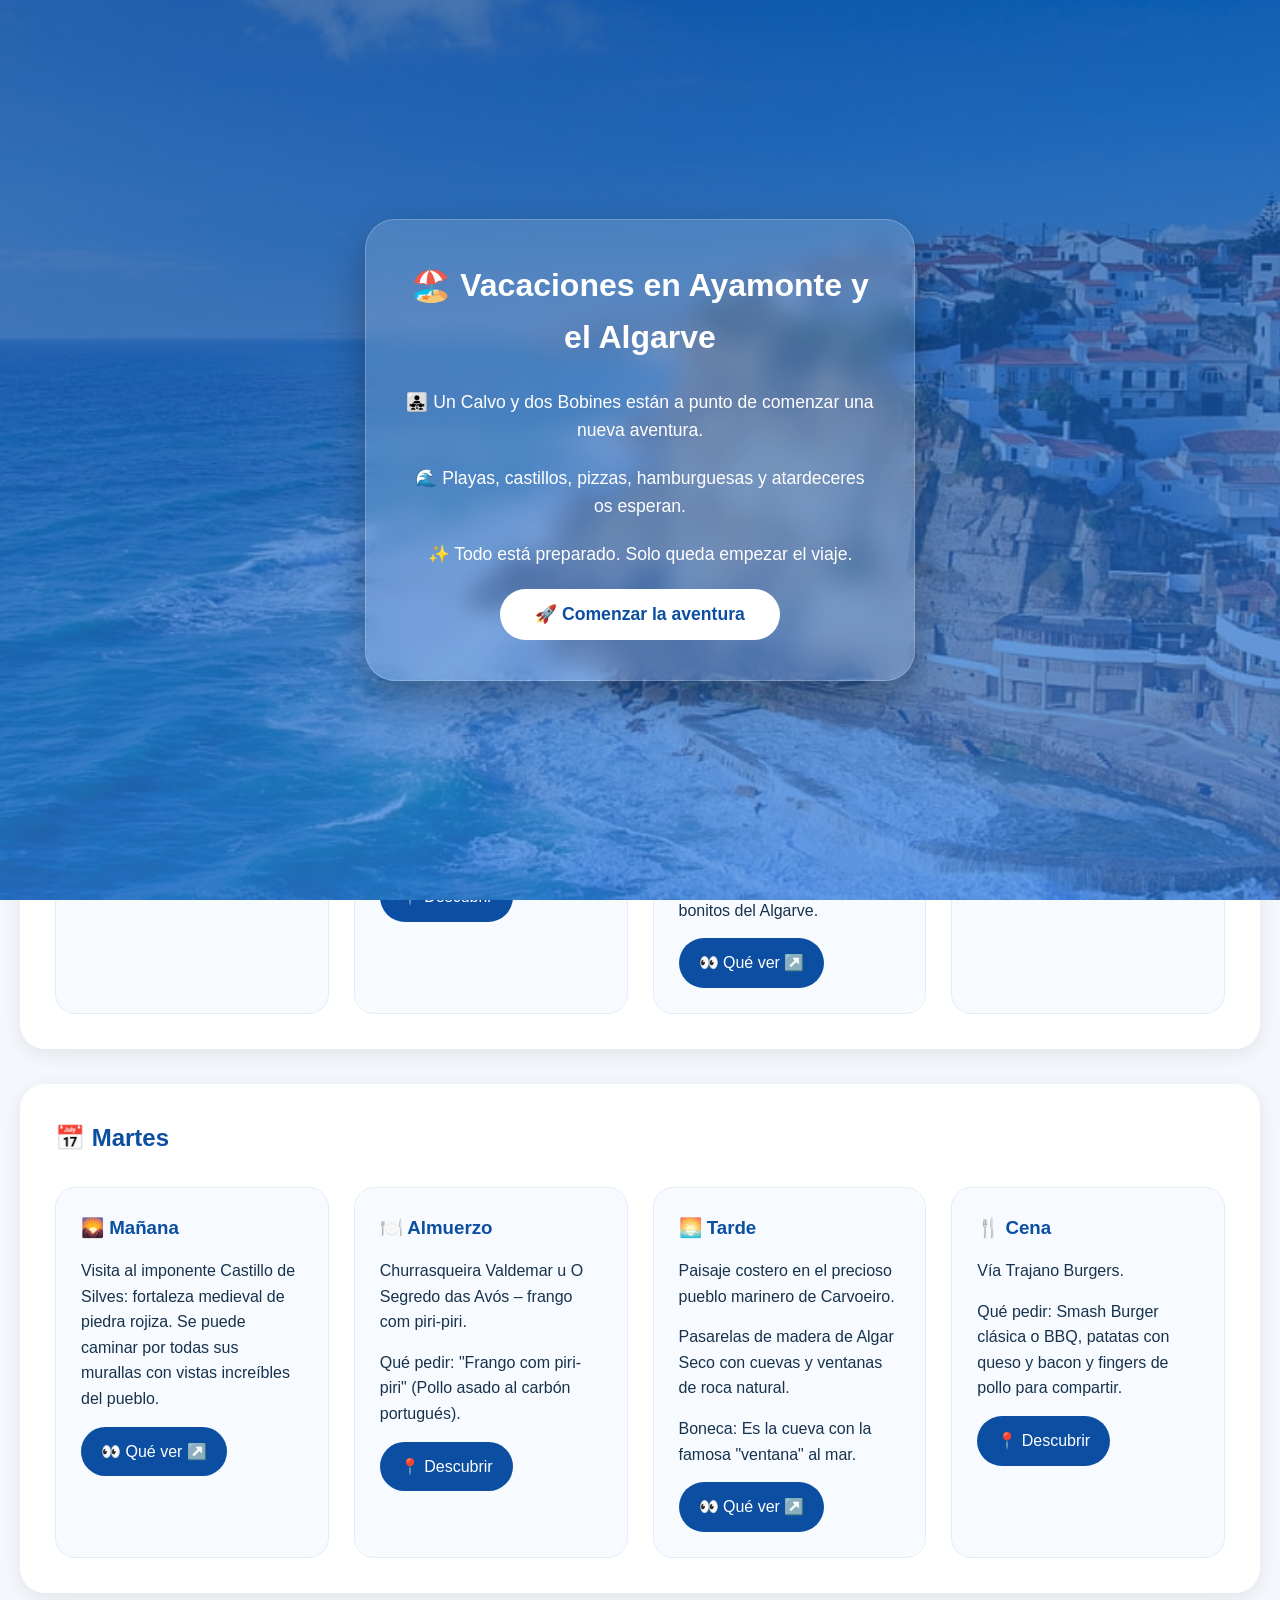
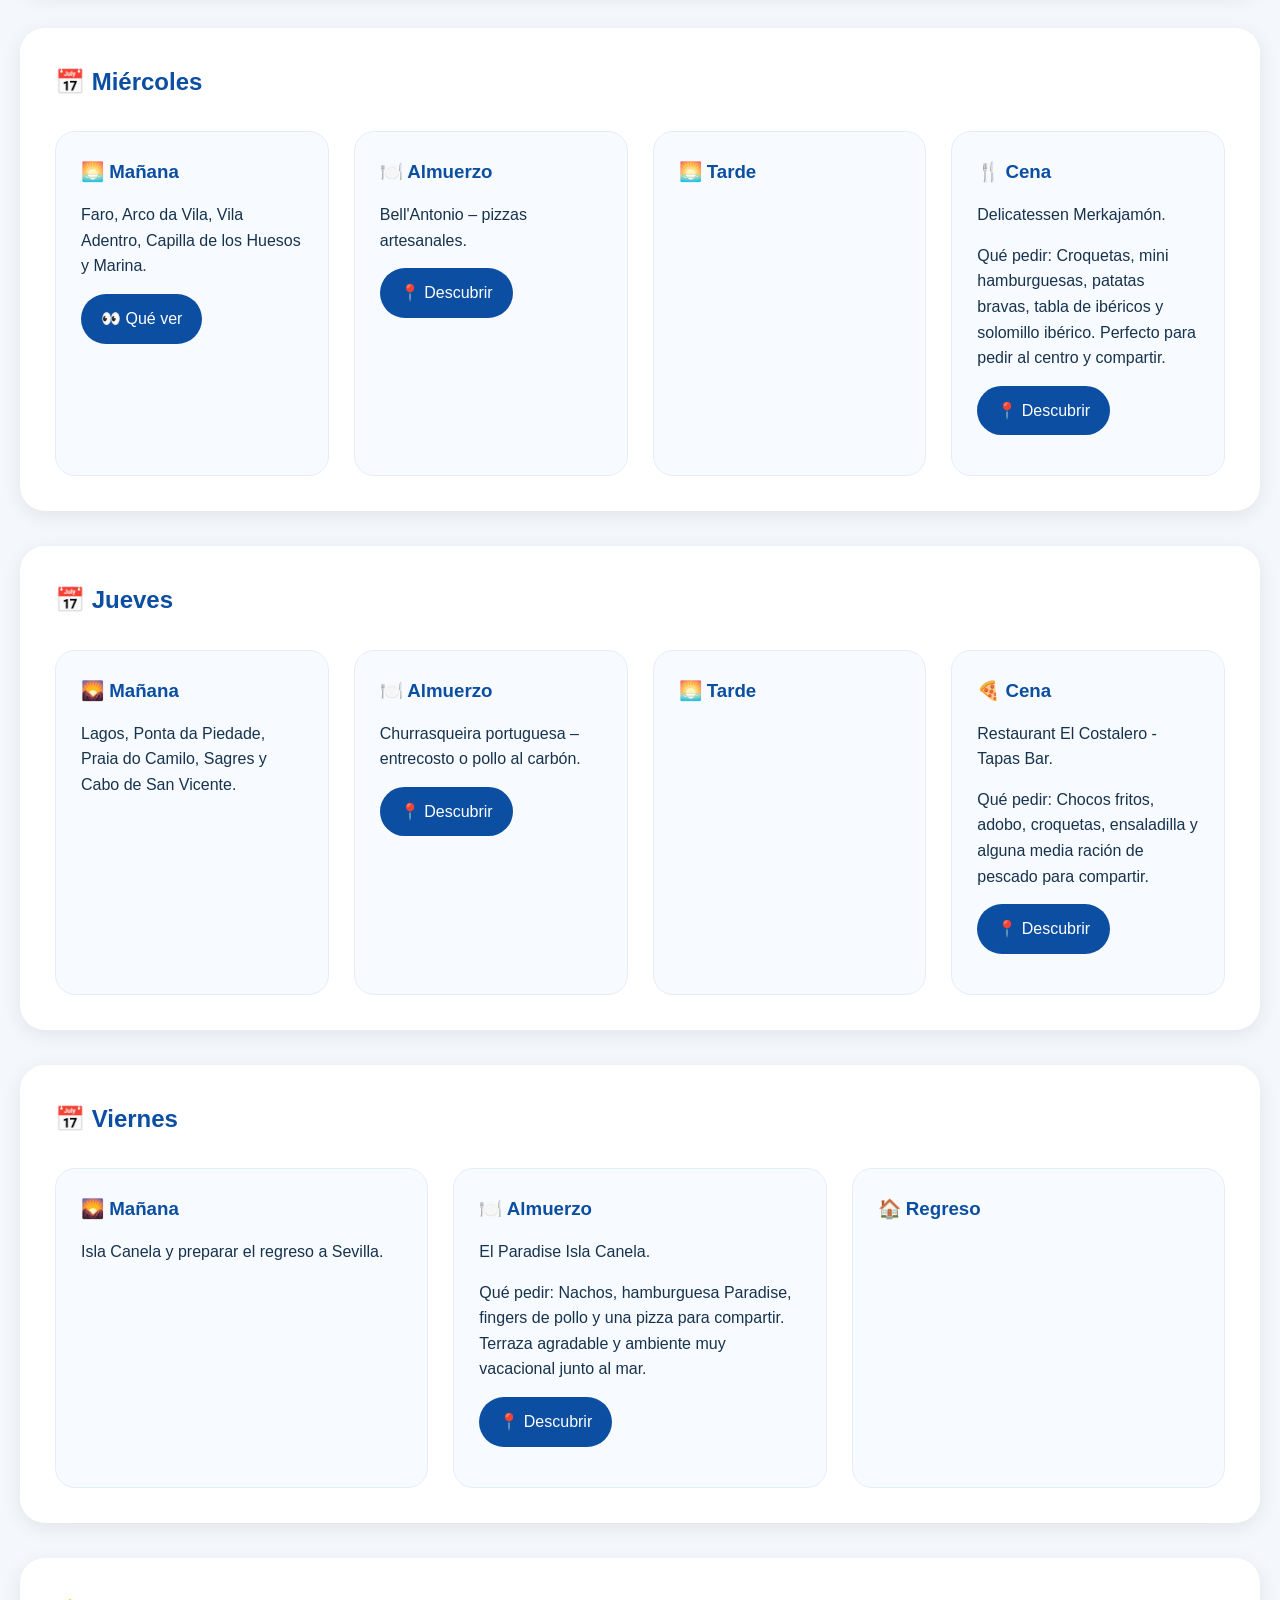
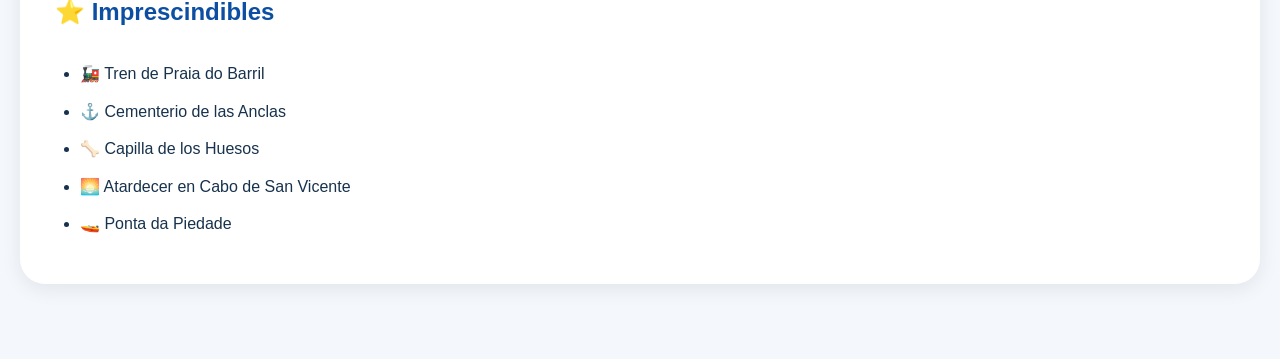
==== index.html @ 18b8718f "Add files via upload" ====
<!doctype html>
<html lang="es">
<head>
    <meta charset="utf-8">
    <meta name="viewport" content="width=device-width,initial-scale=1">
    <title>Vacaciones en Ayamonte y el Algarve</title>

    <link rel="manifest" href="manifest.json">
    <link rel="stylesheet" href="css/styles.css">
</head>

<body>

    <!-- Ventana de bienvenida -->
    <div id="bienvenida" class="modal">
        <div class="modal-content">
            <h2>🏖️ Vacaciones en Ayamonte y el Algarve</h2>

            <p>👨‍👧‍👧 Un Calvo y dos Bobines están a punto de comenzar una nueva aventura.</p>

            <p>
                🌊 Playas, castillos, pizzas, hamburguesas y atardeceres os esperan.
            </p>

            <p>
                ✨ Todo está preparado. Solo queda empezar el viaje.
            </p>

            <button id="btnComenzar">
                🚀 Comenzar la aventura
            </button>
        </div>
    </div>

    <!-- Cabecera -->
    <header class="hero">
        <h1>🏖️ Vacaciones en Ayamonte y el Algarve</h1>
        <p class="subtitulo">👨‍👧‍👧 Un Calvo y dos Bobines</p>
        <p id="contador" class="countdown"></p>
    </header>
<nav class="menu">
<a href="#">🏠 Inicio</a>
<a href="#itinerario">📅 Itinerario</a>
<a href="#imp">⭐ Imprescindibles</a>
</nav>
<main id="itinerario">
<section class="card">
<h2>📅 Lunes</h2>
<div class="grid">
<div><h3>🚗 Ida</h3><p>Salida de Sevilla temprano en coche. Llegada al alojamiento en Ayamonte.</p>
<p><a class='btn' href='https://share.google/V7F1Yxz049yUNfZq1'>El hotel</a></p>
</div>
<div><h3>🍽️ Almuerzo</h3><p>Mesón Plumas – secreto ibérico, presa y croquetas.</p>
<p>Qué pedir: Carnes ibéricas a la brasa (secreto, presa), croquetas caseras. Raciones generosas, comida excelente.</p>
<p><a class='btn' href='https://www.google.com/maps/search/?api=1&query=Meson+Plumas+Ayamonte'>📍 Descubrir</a></p>
</div>
<div><h3>🌅 Tarde</h3><p>Excursión a Portugal</p>
<p>Visita a la Praia do Barril y paseo por el espectacular "Cementerio de Anclas"</p>
<p>Pasear por Santa Luzia y por el casco histórico de Tavira, uno de los pueblos más bonitos del Algarve.</p>
<a class="btn"
   href="tavira.html"
   target="_blank"
   rel="noopener noreferrer">
   👀 Qué ver ↗️
</a>
</div>
<div><h3>🍕 Cena</h3><p>DA Roberto.</p>
<p>Qué pedir: Pizza Carbonara o Prosciutto, lasaña casera y tiramisú de postre.</p>
<p><a class='btn' href='https://www.google.com/maps/search/?api=1&query=DA+Roberto+Ayamonte'>📍 Descubrir</a></p>
</div>
</div>
</section>

<section class="card">
<h2>📅 Martes</h2>
<div class="grid">
<div><h3>🌄 Mañana</h3><p>Visita al imponente Castillo de Silves: fortaleza medieval de piedra rojiza. Se puede caminar por todas sus murallas con vistas increíbles del pueblo.</p>
<a class="btn"
   href="silves.html"
   target="_blank"
   rel="noopener noreferrer">
   👀 Qué ver ↗️
</a>
</div>
<div><h3>🍽️ Almuerzo</h3><p>Churrasqueira Valdemar u O Segredo das Avós – frango com piri-piri.</p>
<p>Qué pedir: "Frango com piri-piri" (Pollo asado al carbón portugués).</p>
<p><a class='btn' href='https://www.google.com/maps/search/?api=1&query=Churrasqueira+Valdemar+Silves'>📍 Descubrir</a></p>
</div>
<div><h3>🌅 Tarde</h3><p>Paisaje costero en el precioso pueblo marinero de Carvoeiro.</p>
<p>Pasarelas de madera de Algar Seco con cuevas y ventanas de roca natural.</p>
<p>Boneca: Es la cueva con la famosa "ventana" al mar.</p>
<a class="btn"
   href="carvoeiro.html"
   target="_blank"
   rel="noopener noreferrer">
   👀 Qué ver ↗️
</a>
</div>
<div><h3>🍴 Cena</h3><p>Vía Trajano Burgers.</p>
<p>Qué pedir: Smash Burger clásica o BBQ, patatas con queso y bacon y fingers de pollo para compartir. </p>
<p><a class='btn' href='https://www.google.com/maps/search/?api=1&query=Via+Trajano+Burgers+Ayamonte'>📍 Descubrir</a></p>
</div>
</section>

<section class="card">
<h2>📅 Miércoles</h2>
<div class="grid">
<div><h3>🌅 Mañana</h3><p>Faro, Arco da Vila, Vila Adentro, Capilla de los Huesos y Marina.</p>
<a class="btn" href="faro.html">👀 Qué ver</a></div>
<div><h3>🍽️ Almuerzo</h3><p>Bell'Antonio – pizzas artesanales.</p>
<p><a class='btn' href='https://www.google.com/maps'>📍 Descubrir</a></p></div>
<div><h3>🌅 Tarde</h3></div>
<div><h3>🍴 Cena</h3><p>Delicatessen Merkajamón.</p>
<p>Qué pedir: Croquetas, mini hamburguesas, patatas bravas, tabla de ibéricos y solomillo ibérico. Perfecto para pedir al centro y compartir. </p>
<p><a class='btn' href='https://www.google.com/maps/search/?api=1&query=Delicatessen+Merkajamon+Ayamonte'>📍 Descubrir</a></p></div>
</div>
</section>

<section class="card">
<h2>📅 Jueves</h2>
<div class="grid">
<div><h3>🌄 Mañana</h3><p>Lagos, Ponta da Piedade, Praia do Camilo, Sagres y Cabo de San Vicente.</p></div>
<div><h3>🍽️ Almuerzo</h3><p>Churrasqueira portuguesa – entrecosto o pollo al carbón.</p>
<p><a class='btn' href='https://www.google.com/maps'>📍 Descubrir</a></p></div>
<div><h3>🌅 Tarde</h3></div>
<div><h3>🍕 Cena</h3><p>Restaurant El Costalero - Tapas Bar.</p>
<p>Qué pedir: Chocos fritos, adobo, croquetas, ensaladilla y alguna media ración de pescado para compartir. </p>
<p><a class='btn' href='https://www.google.com/maps/search/?api=1&query=Restaurant+El+Costalero+Ayamonte'>📍 Descubrir</a></p></div>
</div>
</section>

<section class="card">
<h2>📅 Viernes</h2>
<div class="grid">
<div><h3>🌄 Mañana</h3><p>Isla Canela y preparar el regreso a Sevilla.</p></div>
<div><h3>🍽️ Almuerzo</h3><p>El Paradise Isla Canela.</p>
<p>Qué pedir: Nachos, hamburguesa Paradise, fingers de pollo y una pizza para compartir. Terraza agradable y ambiente muy vacacional junto al mar. </p>
<p><a class='btn' href='https://www.google.com/maps/search/?api=1&query=El+Paradise+Isla+Canela'>📍 Descubrir</a></p></div>
<div><h3>🏠 Regreso</h3></div>
</div>
</section>

<section id="imp" class="card">
<h2>⭐ Imprescindibles</h2>
<ul>
<li>🚂 Tren de Praia do Barril</li>
<li>⚓ Cementerio de las Anclas</li>
<li>🦴 Capilla de los Huesos</li>
<li>🌅 Atardecer en Cabo de San Vicente</li>
<li>🚤 Ponta da Piedade</li>
</ul>
</section>
</main>
<audio id="musica" loop>
    <source src="vacas.mp3" type="audio/mpeg">
</audio>
<script src="js/app.js"></script>
</body>
</html>
---- css/styles.css ----
/* ---------- General ---------- */

* {
    box-sizing: border-box;
    margin: 0;
    padding: 0;
}

html {
    scroll-behavior: smooth;
}

body {
    font-family: "Segoe UI", Arial, sans-serif;
    background: #f4f8fc;
    color: #17324d;
    line-height: 1.6;
}

/* ---------- Ventana bienvenida ---------- */

.modal {
    position: fixed;
    inset: 0;
    background:
        linear-gradient(rgba(11,78,162,0.70), rgba(44,123,229,0.70)),
        url("../images/portada.jpg");
    background-size: cover;
    background-position: center;
    display: flex;
    justify-content: center;
    align-items: center;
    z-index: 9999;
}

.modal-content {
    width: 90%;
    max-width: 550px;
    padding: 40px;
    text-align: center;

    background: rgba(255,255,255,0.15);
    backdrop-filter: blur(12px);

    border-radius: 30px;
    border: 1px solid rgba(255,255,255,0.20);

    color: white;

    box-shadow: 0 20px 40px rgba(0,0,0,0.30);

    animation: aparecer .8s ease;
}

@keyframes aparecer {
    from {
        opacity: 0;
        transform: translateY(40px);
    }
    to {
        opacity: 1;
        transform: translateY(0);
    }
}

.modal-content h2 {
    font-size: 2rem;
    margin-bottom: 25px;
}

.modal-content p {
    margin-bottom: 20px;
    font-size: 1.1rem;
}

#btnComenzar {
    background: white;
    color: #0b4ea2;

    border: none;
    border-radius: 50px;

    padding: 15px 35px;
    font-size: 1.1rem;
    font-weight: bold;

    cursor: pointer;

    transition: all .3s;
}

#btnComenzar:hover {
    transform: scale(1.05);
    box-shadow: 0 8px 20px rgba(255,255,255,0.30);
}

/* ---------- Portada ---------- */

.hero {
    background:
        linear-gradient(rgba(11,78,162,0.45),
        rgba(44,123,229,0.45)),
        url("../images/portada.jpg");

    background-size: cover;
    background-position: center;

    color: white;
    text-align: center;

    padding: 100px 20px;
}

.hero h1 {
    font-size: 3rem;
    margin-bottom: 15px;
}

.subtitulo {
    font-size: 1.5rem;
    margin-bottom: 25px;
}

.countdown {
    display: inline-block;

    background: rgba(0,0,0,0.25);

    padding: 12px 24px;
    border-radius: 40px;

    font-size: 1.3rem;
    font-weight: bold;

    color: #ffd166;
}

/* ---------- Menú ---------- */

.menu {
    position: sticky;
    top: 0;
    z-index: 100;

    background: white;

    display: flex;
    justify-content: center;
    gap: 30px;

    padding: 18px;

    box-shadow: 0 2px 15px rgba(0,0,0,0.10);
}

.menu a {
    text-decoration: none;
    color: #0b4ea2;
    font-weight: 600;
}

/* ---------- Contenido ---------- */

main {
    max-width: 1300px;
    margin: auto;
    padding: 40px 20px;
}

/* ---------- Tarjetas ---------- */

.card {
    background: white;

    border-radius: 25px;

    padding: 35px;

    margin-bottom: 35px;

    box-shadow: 0 5px 20px rgba(0,0,0,0.08);
}

.card h2 {
    color: #0b4ea2;
    margin-bottom: 30px;
}

/* ---------- Grid ---------- */

.grid {
    display: grid;
    grid-template-columns: repeat(auto-fit, minmax(260px,1fr));
    gap: 25px;
}

.grid > div {
    background: #f7fbff;

    border-radius: 20px;

    padding: 25px;

    border: 1px solid #e4edf7;
}

.grid h3 {
    color: #0b4ea2;
    margin-bottom: 15px;
}

.grid p {
    margin-bottom: 15px;
}

/* ---------- Botones ---------- */

.btn {
    display: inline-block;

    background: #0b4ea2;
    color: white;

    text-decoration: none;

    padding: 12px 20px;

    border-radius: 30px;

    transition: .3s;
}

.btn:hover {
    background: #083a7d;
    transform: translateY(-2px);
}

/* ---------- Lista final ---------- */

ul {
    padding-left: 25px;
}

li {
    margin-bottom: 12px;
}

/* ---------- Móvil ---------- */

@media (max-width: 768px) {

    .hero {
        padding: 80px 20px;
    }

    .hero h1 {
        font-size: 2.2rem;
    }

    .subtitulo {
        font-size: 1.2rem;
    }

    .countdown {
        font-size: 1.05rem;
    }

    .menu {
        gap: 18px;
        font-size: 0.95rem;
        flex-wrap: wrap;
    }

    .card {
        padding: 25px;
    }

    .modal-content h2 {
        font-size: 1.6rem;
    }

    .modal-content p {
        font-size: 1rem;
    }
}
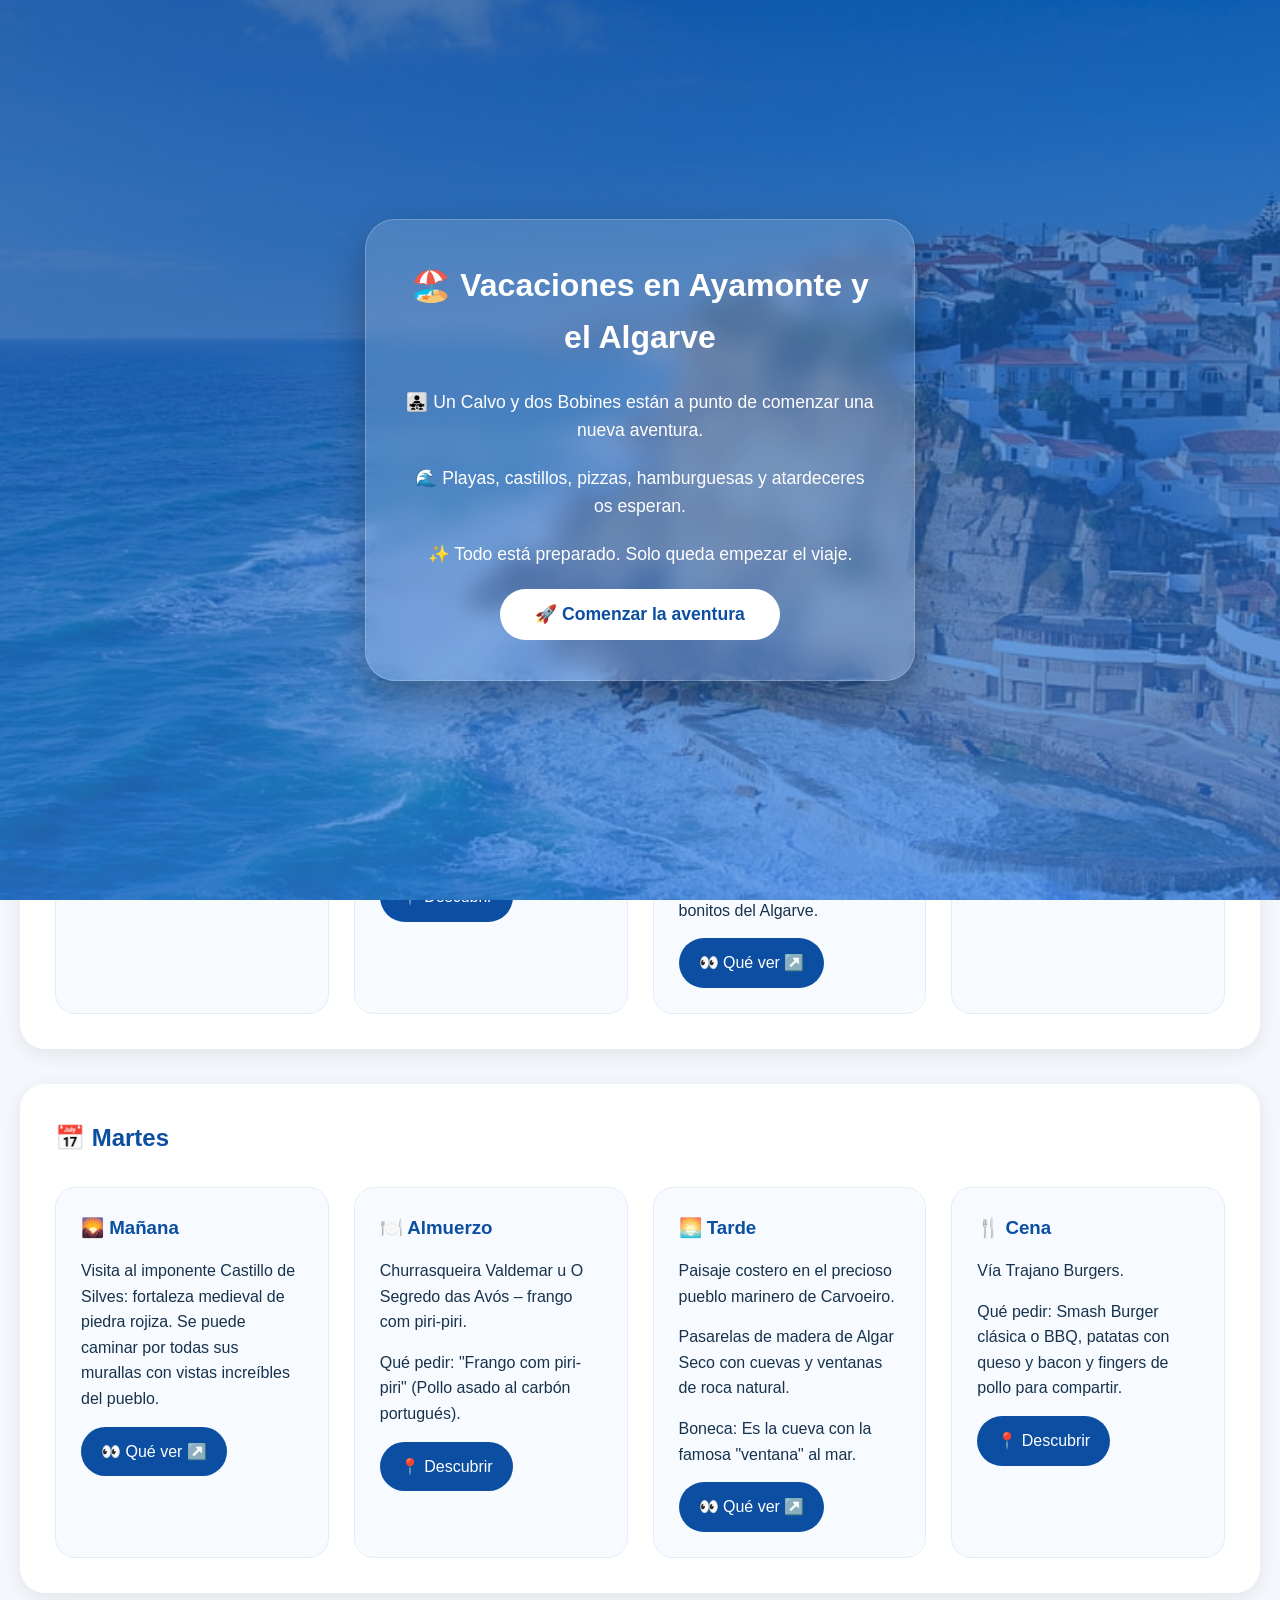
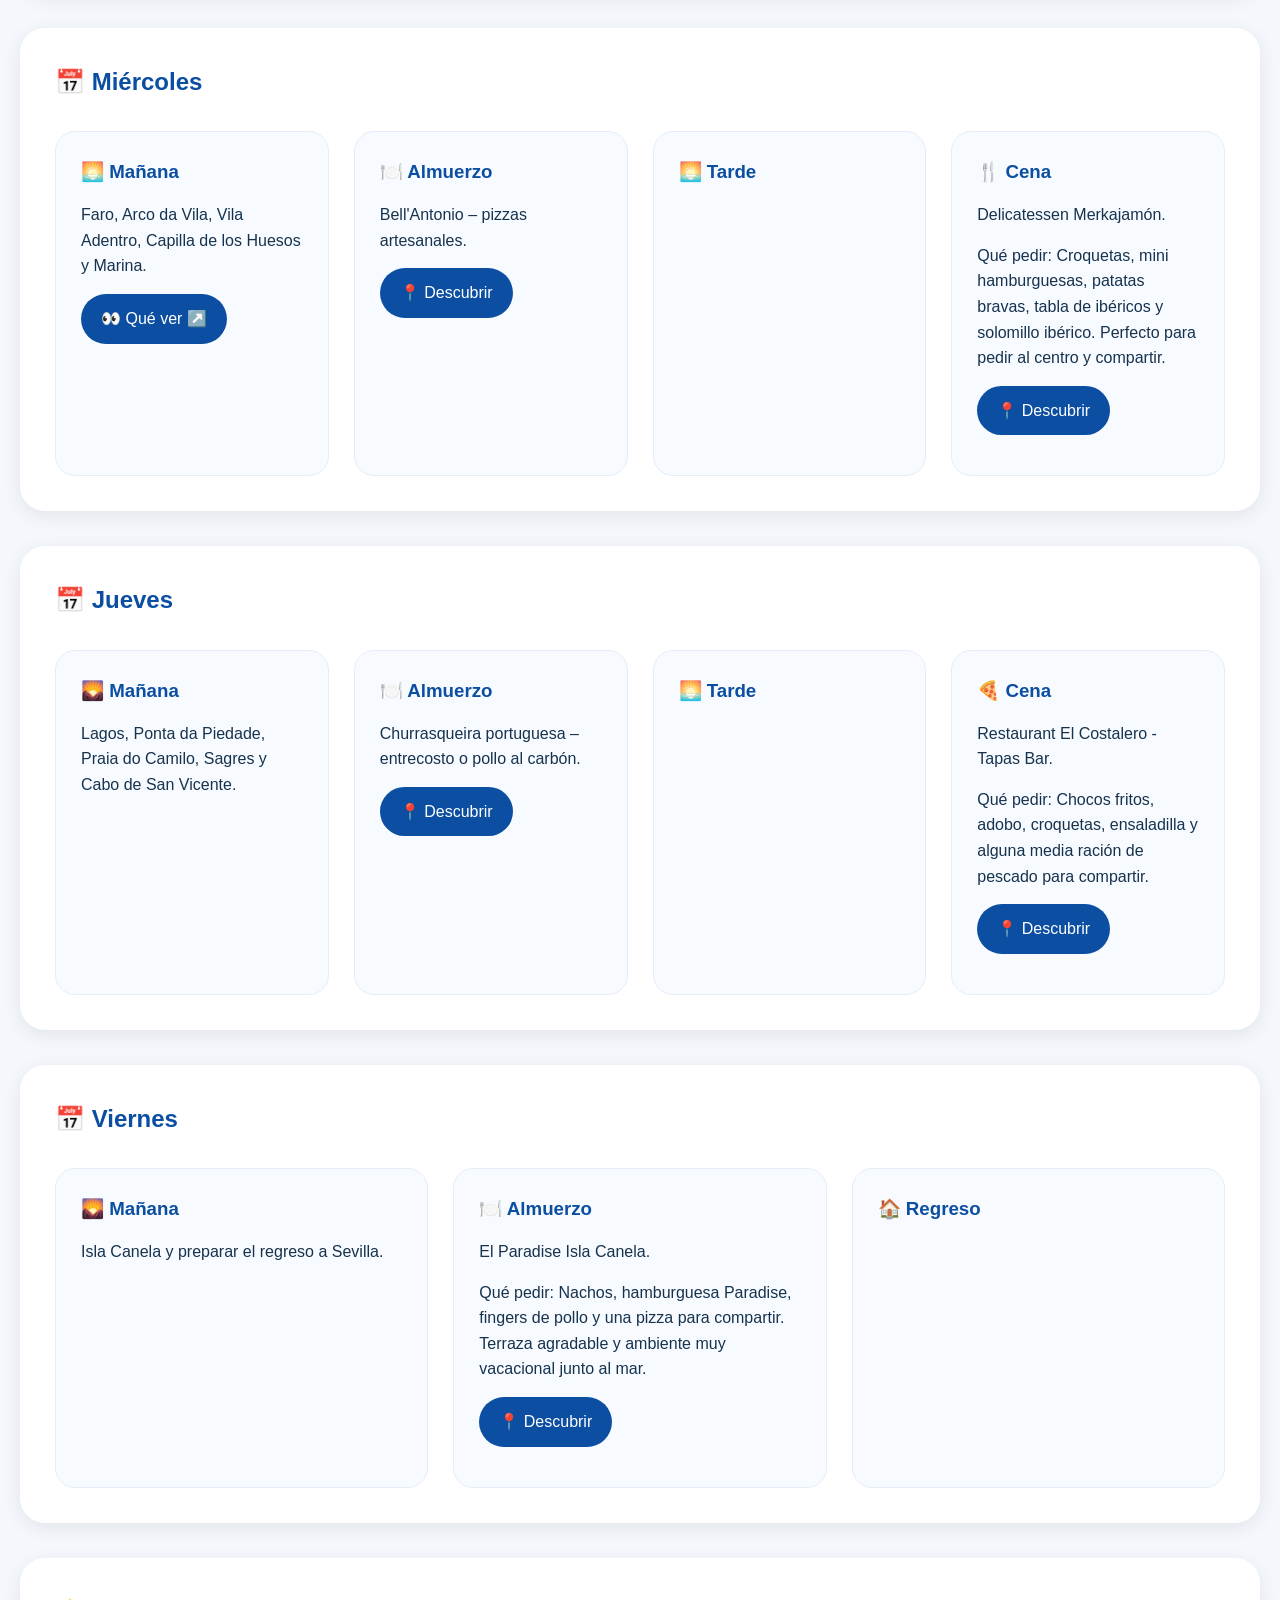
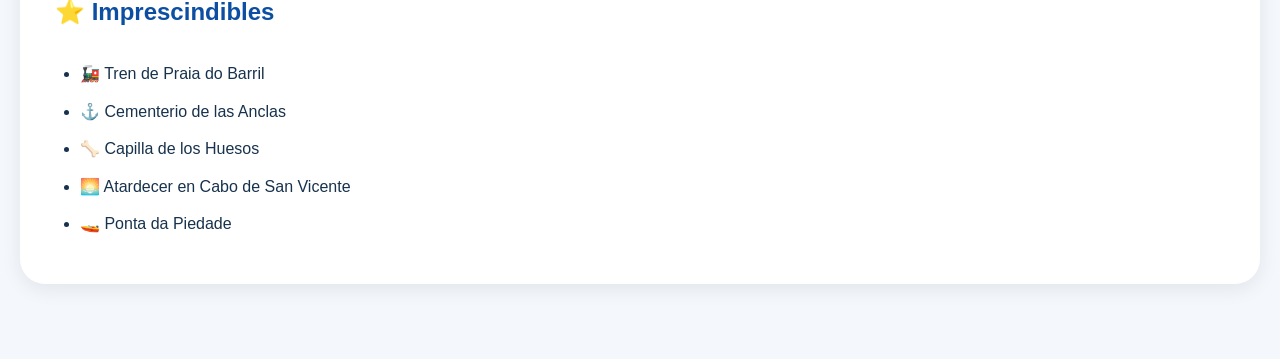
==== commit e06c69e7: "Add files via upload" ====
--- a/index.html
+++ b/index.html
@@ -106,7 +106,12 @@
 <h2>📅 Miércoles</h2>
 <div class="grid">
 <div><h3>🌅 Mañana</h3><p>Faro, Arco da Vila, Vila Adentro, Capilla de los Huesos y Marina.</p>
-<a class="btn" href="faro.html">👀 Qué ver</a></div>
+<a class="btn"
+   href="faro.html"
+   target="_blank"
+   rel="noopener noreferrer">
+   👀 Qué ver ↗️
+</a></div>
 <div><h3>🍽️ Almuerzo</h3><p>Bell'Antonio – pizzas artesanales.</p>
 <p><a class='btn' href='https://www.google.com/maps'>📍 Descubrir</a></p></div>
 <div><h3>🌅 Tarde</h3></div>
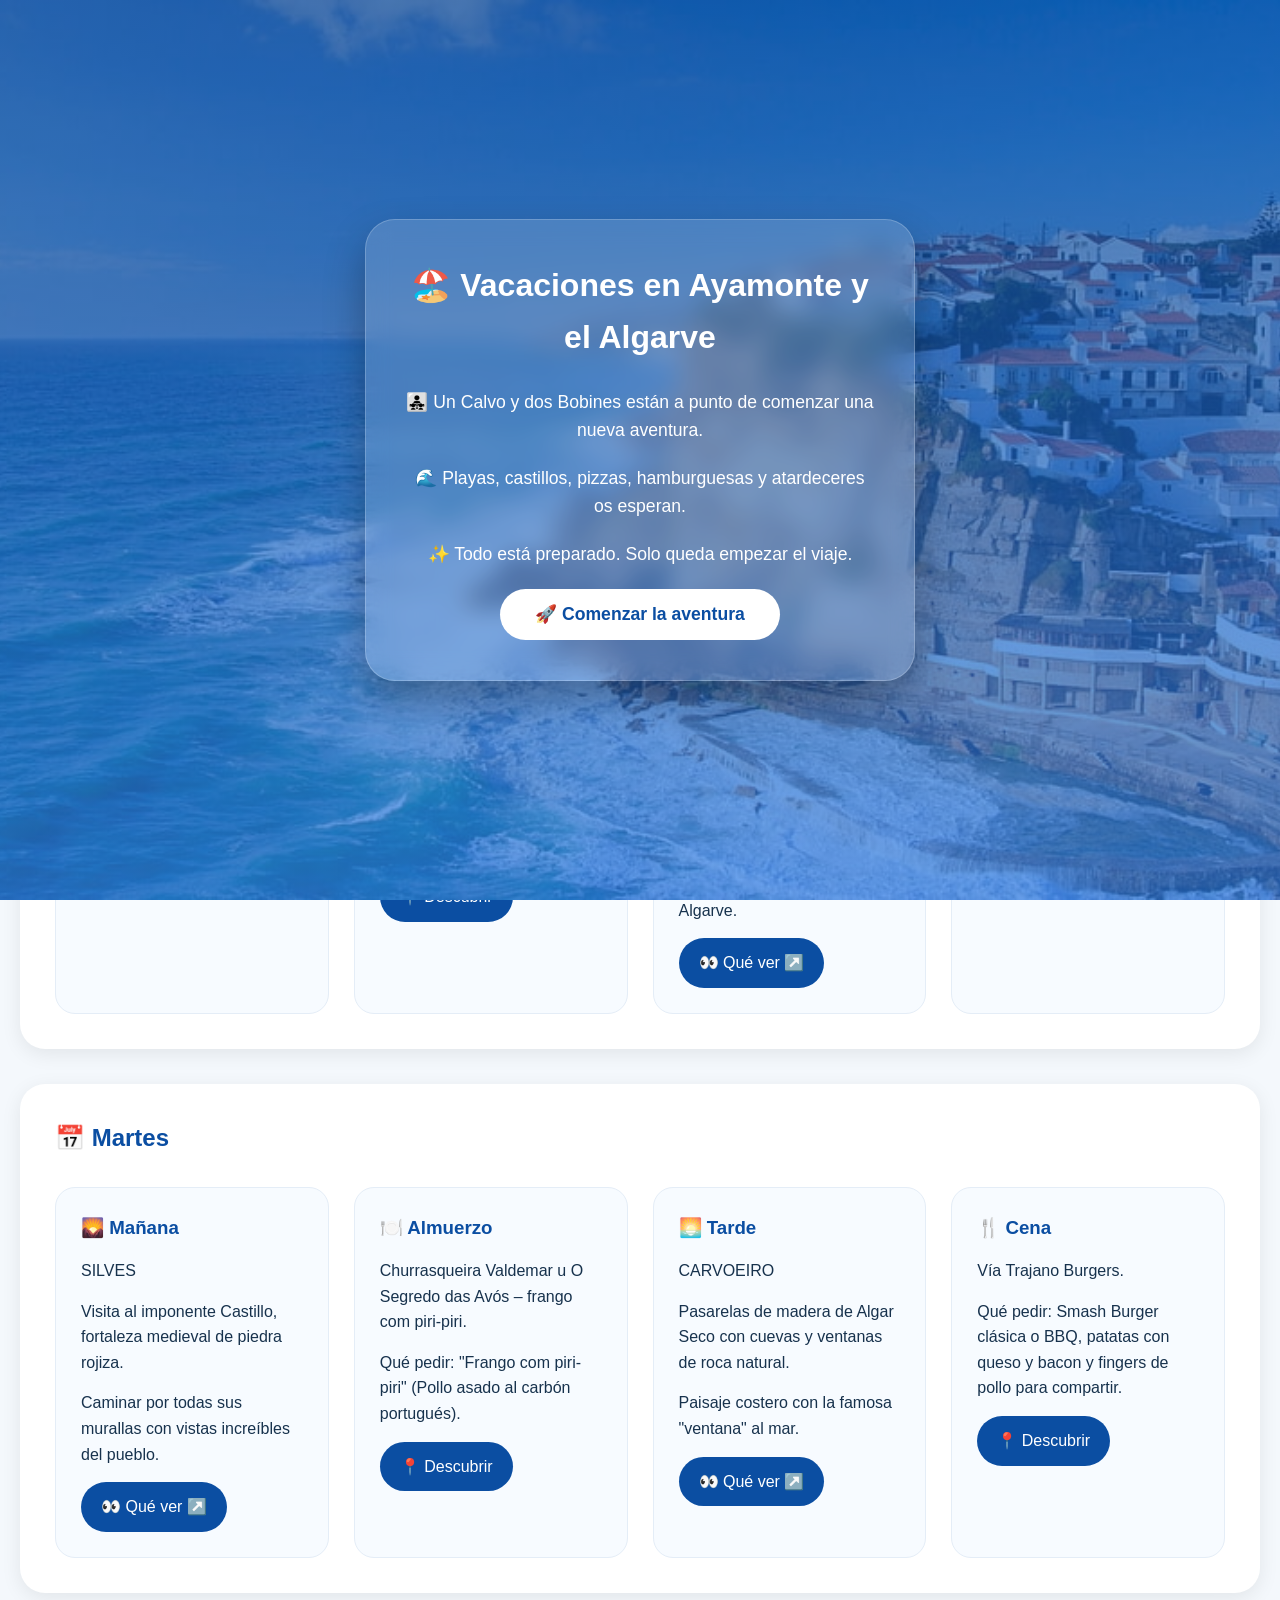
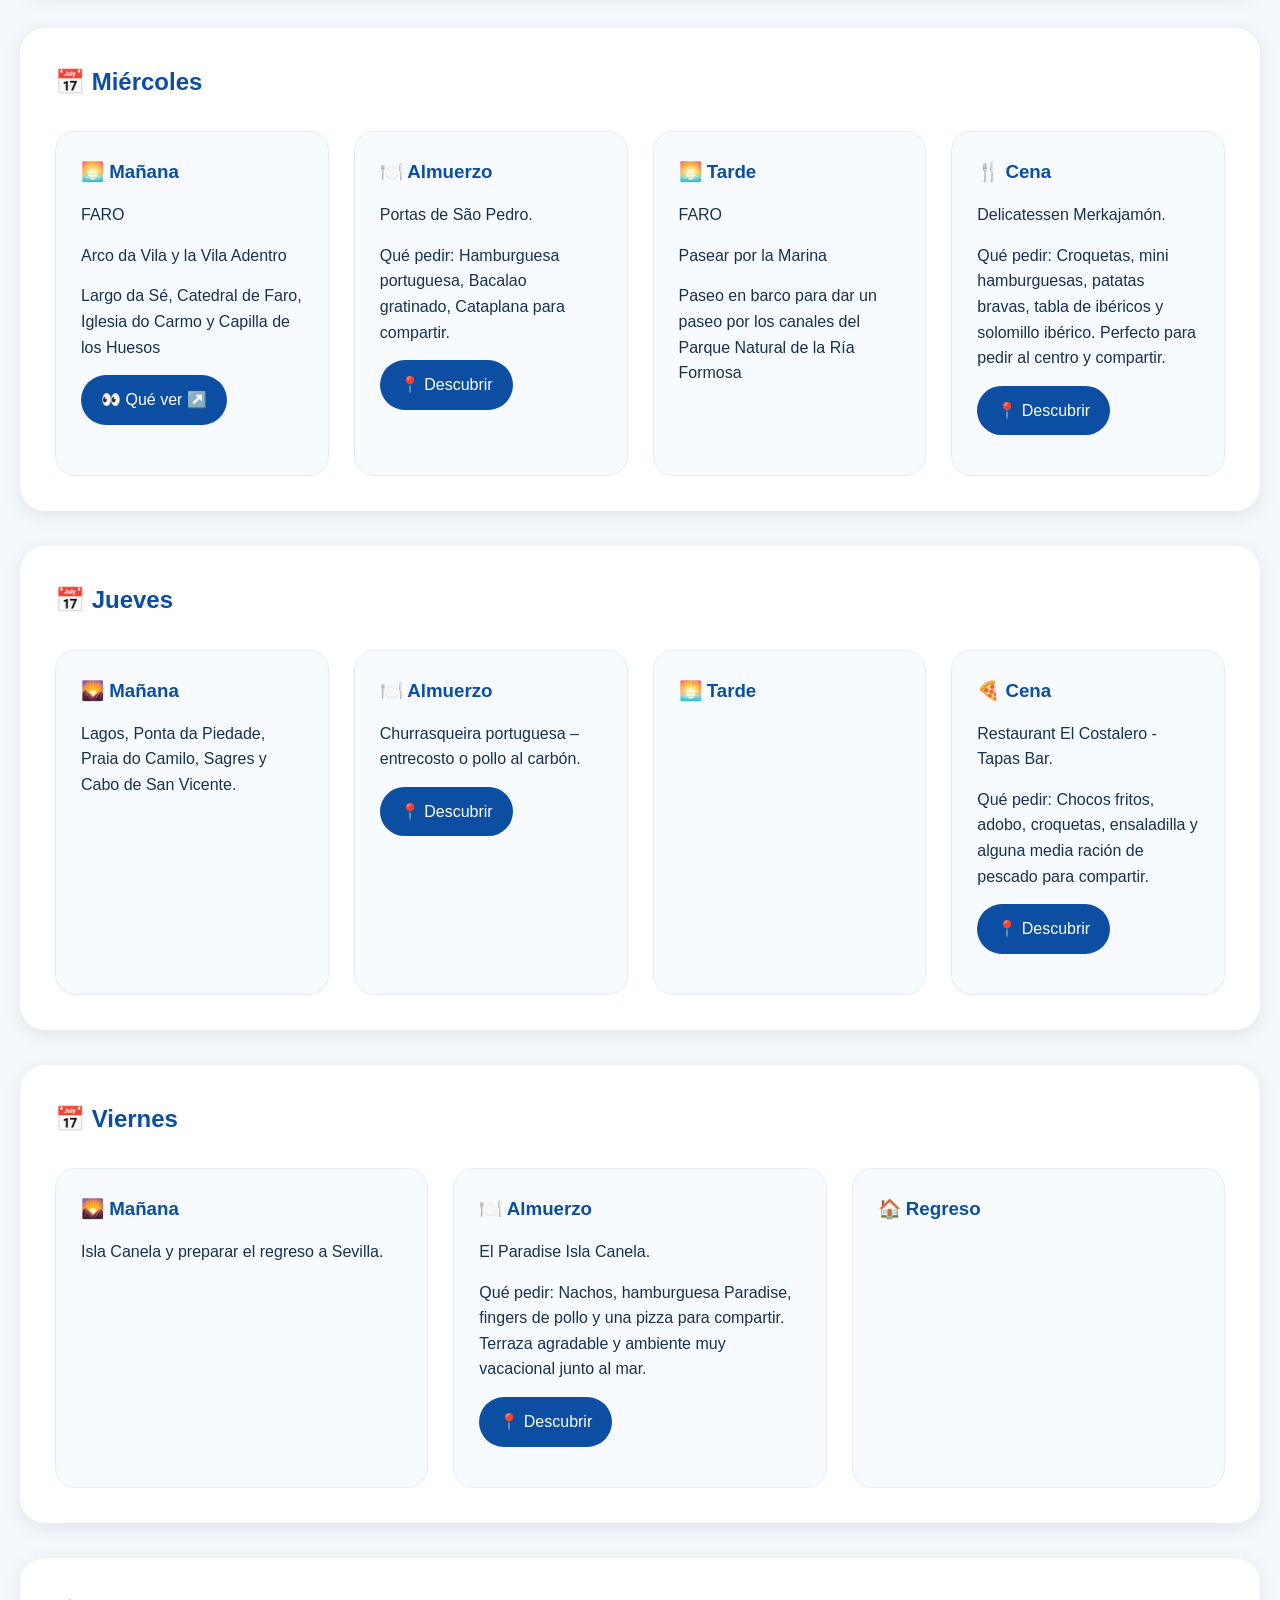
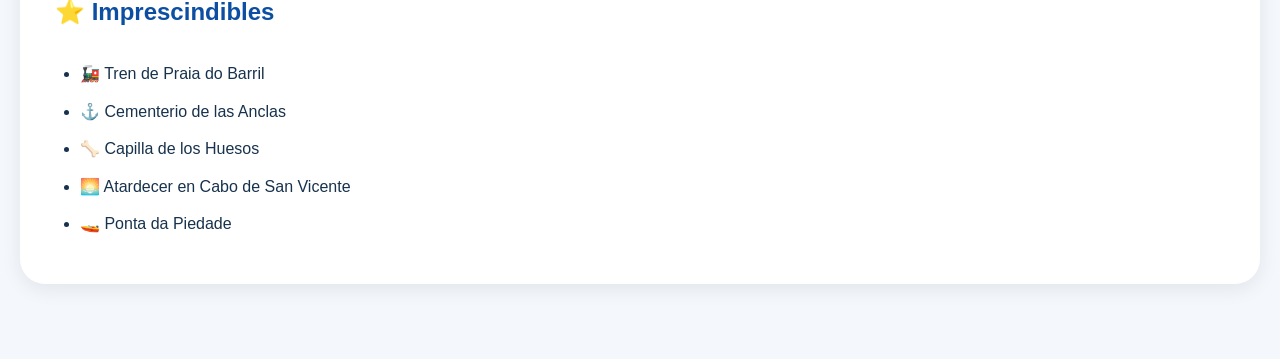
==== commit 06cdd054: "Add files via upload" ====
--- a/index.html
+++ b/index.html
@@ -44,7 +44,7 @@
 <a href="#imp">⭐ Imprescindibles</a>
 </nav>
 <main id="itinerario">
-<section class="card">
+<section id="lunes" class="card">
 <h2>📅 Lunes</h2>
 <div class="grid">
 <div><h3>🚗 Ida</h3><p>Salida de Sevilla temprano en coche. Llegada al alojamiento en Ayamonte.</p>
@@ -54,13 +54,14 @@
 <p>Qué pedir: Carnes ibéricas a la brasa (secreto, presa), croquetas caseras. Raciones generosas, comida excelente.</p>
 <p><a class='btn' href='https://www.google.com/maps/search/?api=1&query=Meson+Plumas+Ayamonte'>📍 Descubrir</a></p>
 </div>
-<div><h3>🌅 Tarde</h3><p>Excursión a Portugal</p>
+<div><h3>🌅 Tarde</h3><p>TAVIRA</p>
 <p>Visita a la Praia do Barril y paseo por el espectacular "Cementerio de Anclas"</p>
-<p>Pasear por Santa Luzia y por el casco histórico de Tavira, uno de los pueblos más bonitos del Algarve.</p>
+<p>Pasear por Santa Luzia y por el casco histórico, uno de los pueblos más bonitos del Algarve.</p>
 <a class="btn"
    href="tavira.html"
    target="_blank"
-   rel="noopener noreferrer">
+   rel="noopener noreferrer"
+   onclick="localStorage.setItem('seccion','lunes');">
    👀 Qué ver ↗️
 </a>
 </div>
@@ -71,14 +72,17 @@
 </div>
 </section>
 
-<section class="card">
+<section id="martes" class="card">
 <h2>📅 Martes</h2>
 <div class="grid">
-<div><h3>🌄 Mañana</h3><p>Visita al imponente Castillo de Silves: fortaleza medieval de piedra rojiza. Se puede caminar por todas sus murallas con vistas increíbles del pueblo.</p>
+<div><h3>🌄 Mañana</h3><p>SILVES</p>
+<p>Visita al imponente Castillo, fortaleza medieval de piedra rojiza.</p>
+<p>Caminar por todas sus murallas con vistas increíbles del pueblo.</p>
 <a class="btn"
    href="silves.html"
    target="_blank"
-   rel="noopener noreferrer">
+   rel="noopener noreferrer"
+   onclick="localStorage.setItem('seccion','martes');">
    👀 Qué ver ↗️
 </a>
 </div>
@@ -86,13 +90,14 @@
 <p>Qué pedir: "Frango com piri-piri" (Pollo asado al carbón portugués).</p>
 <p><a class='btn' href='https://www.google.com/maps/search/?api=1&query=Churrasqueira+Valdemar+Silves'>📍 Descubrir</a></p>
 </div>
-<div><h3>🌅 Tarde</h3><p>Paisaje costero en el precioso pueblo marinero de Carvoeiro.</p>
+<div><h3>🌅 Tarde</h3><p>CARVOEIRO</p>
 <p>Pasarelas de madera de Algar Seco con cuevas y ventanas de roca natural.</p>
-<p>Boneca: Es la cueva con la famosa "ventana" al mar.</p>
+<p>Paisaje costero con la famosa "ventana" al mar.</p>
 <a class="btn"
    href="carvoeiro.html"
    target="_blank"
-   rel="noopener noreferrer">
+   rel="noopener noreferrer"
+   onclick="localStorage.setItem('seccion','martes');">
    👀 Qué ver ↗️
 </a>
 </div>
@@ -102,26 +107,34 @@
 </div>
 </section>
 
-<section class="card">
+<section id="miercoles" class="card">
 <h2>📅 Miércoles</h2>
 <div class="grid">
-<div><h3>🌅 Mañana</h3><p>Faro, Arco da Vila, Vila Adentro, Capilla de los Huesos y Marina.</p>
+<div><h3>🌅 Mañana</h3><p>FARO</p>
+<p>Arco da Vila y la Vila Adentro</p>
+<p>Largo da Sé, Catedral de Faro, Iglesia do Carmo y Capilla de los Huesos</p>
 <a class="btn"
    href="faro.html"
    target="_blank"
-   rel="noopener noreferrer">
+   rel="noopener noreferrer"
+   onclick="localStorage.setItem('seccion','miercoles');">
    👀 Qué ver ↗️
-</a></div>
-<div><h3>🍽️ Almuerzo</h3><p>Bell'Antonio – pizzas artesanales.</p>
+</a>
+</div>
+<div><h3>🍽️ Almuerzo</h3><p>Portas de São Pedro.</p>
+<p>Qué pedir: Hamburguesa portuguesa, Bacalao gratinado, Cataplana para compartir.</p>
 <p><a class='btn' href='https://www.google.com/maps'>📍 Descubrir</a></p></div>
-<div><h3>🌅 Tarde</h3></div>
+<div><h3>🌅 Tarde</h3><p>FARO</p>
+<p>Pasear por la Marina</p>
+<p>Paseo en barco para dar un paseo por los canales del Parque Natural de la Ría Formosa</p>
+</div>
 <div><h3>🍴 Cena</h3><p>Delicatessen Merkajamón.</p>
 <p>Qué pedir: Croquetas, mini hamburguesas, patatas bravas, tabla de ibéricos y solomillo ibérico. Perfecto para pedir al centro y compartir. </p>
 <p><a class='btn' href='https://www.google.com/maps/search/?api=1&query=Delicatessen+Merkajamon+Ayamonte'>📍 Descubrir</a></p></div>
 </div>
 </section>
 
-<section class="card">
+<section id="jueves" class="card">
 <h2>📅 Jueves</h2>
 <div class="grid">
 <div><h3>🌄 Mañana</h3><p>Lagos, Ponta da Piedade, Praia do Camilo, Sagres y Cabo de San Vicente.</p></div>
@@ -134,7 +147,7 @@
 </div>
 </section>
 
-<section class="card">
+<section id="viernes" class="card">
 <h2>📅 Viernes</h2>
 <div class="grid">
 <div><h3>🌄 Mañana</h3><p>Isla Canela y preparar el regreso a Sevilla.</p></div>
--- a/css/styles.css
+++ b/css/styles.css
@@ -282,4 +282,4 @@
     .modal-content p {
         font-size: 1rem;
     }
-}+}
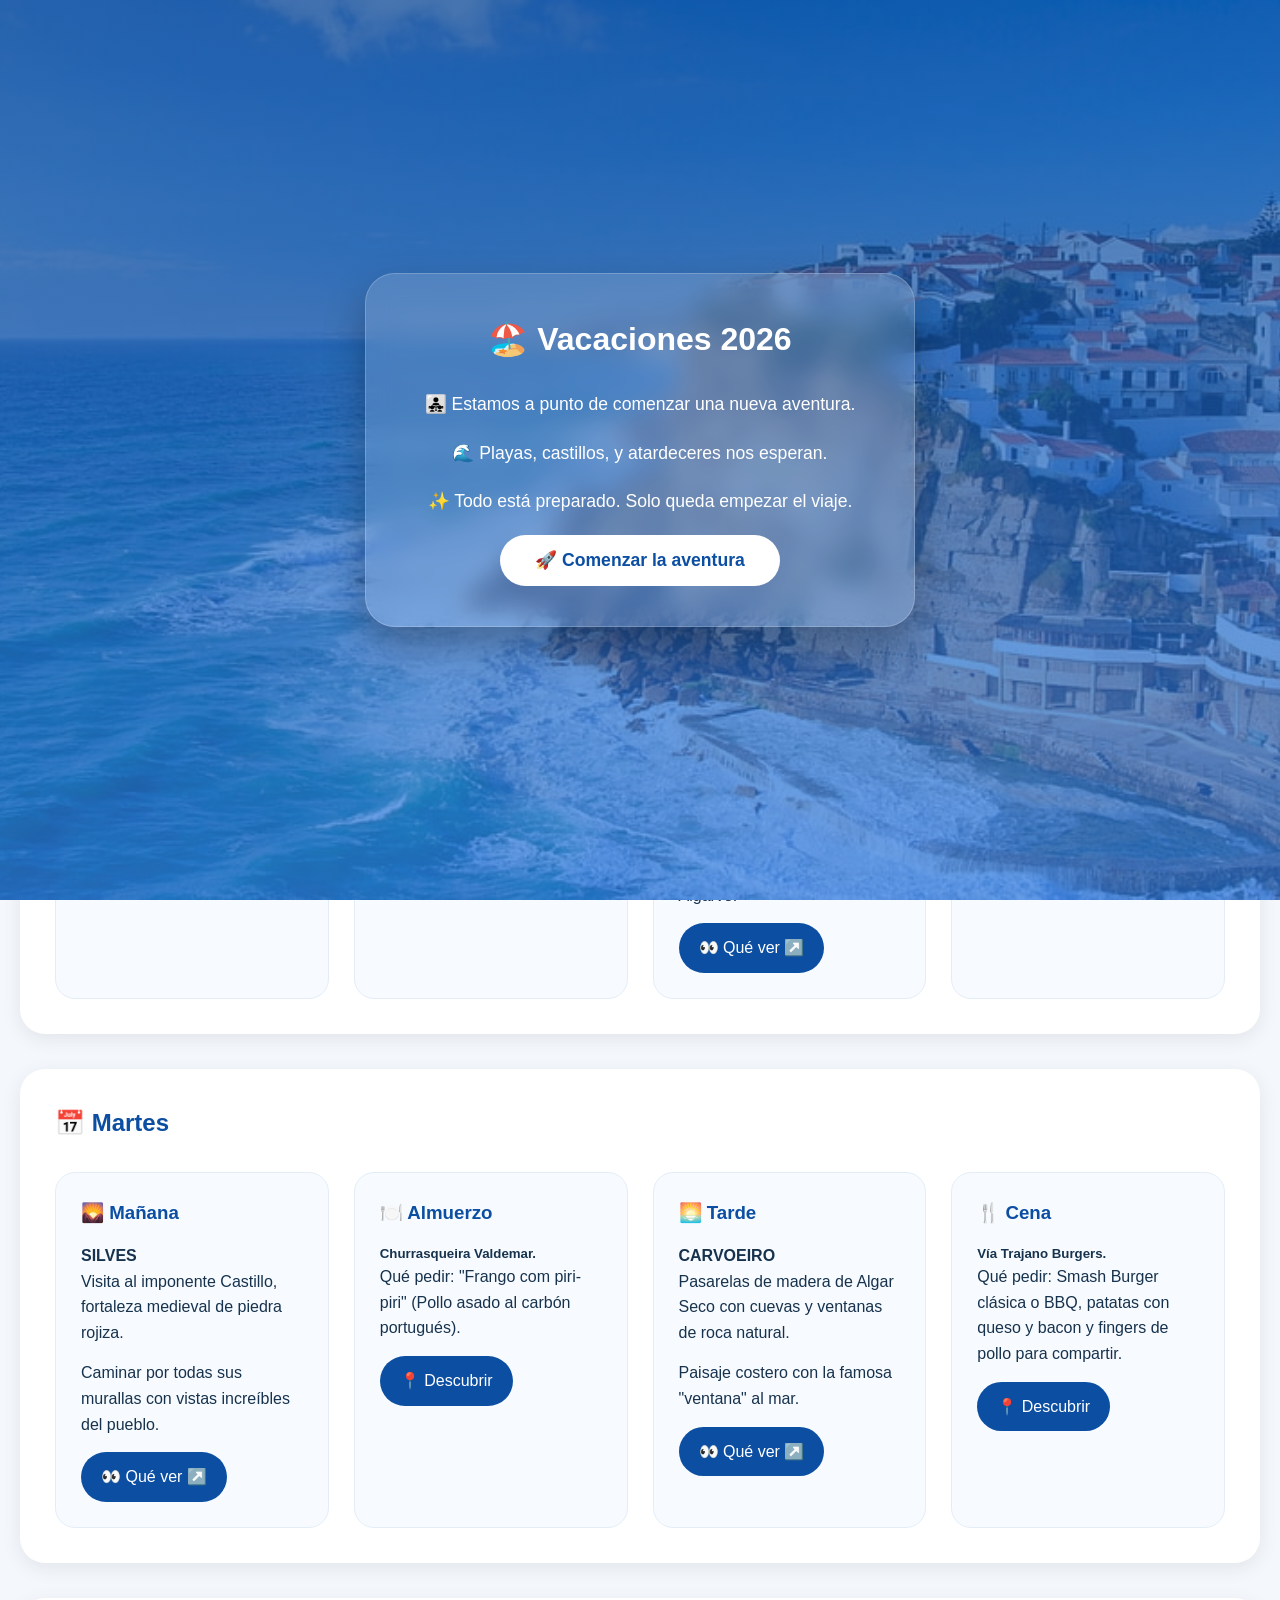
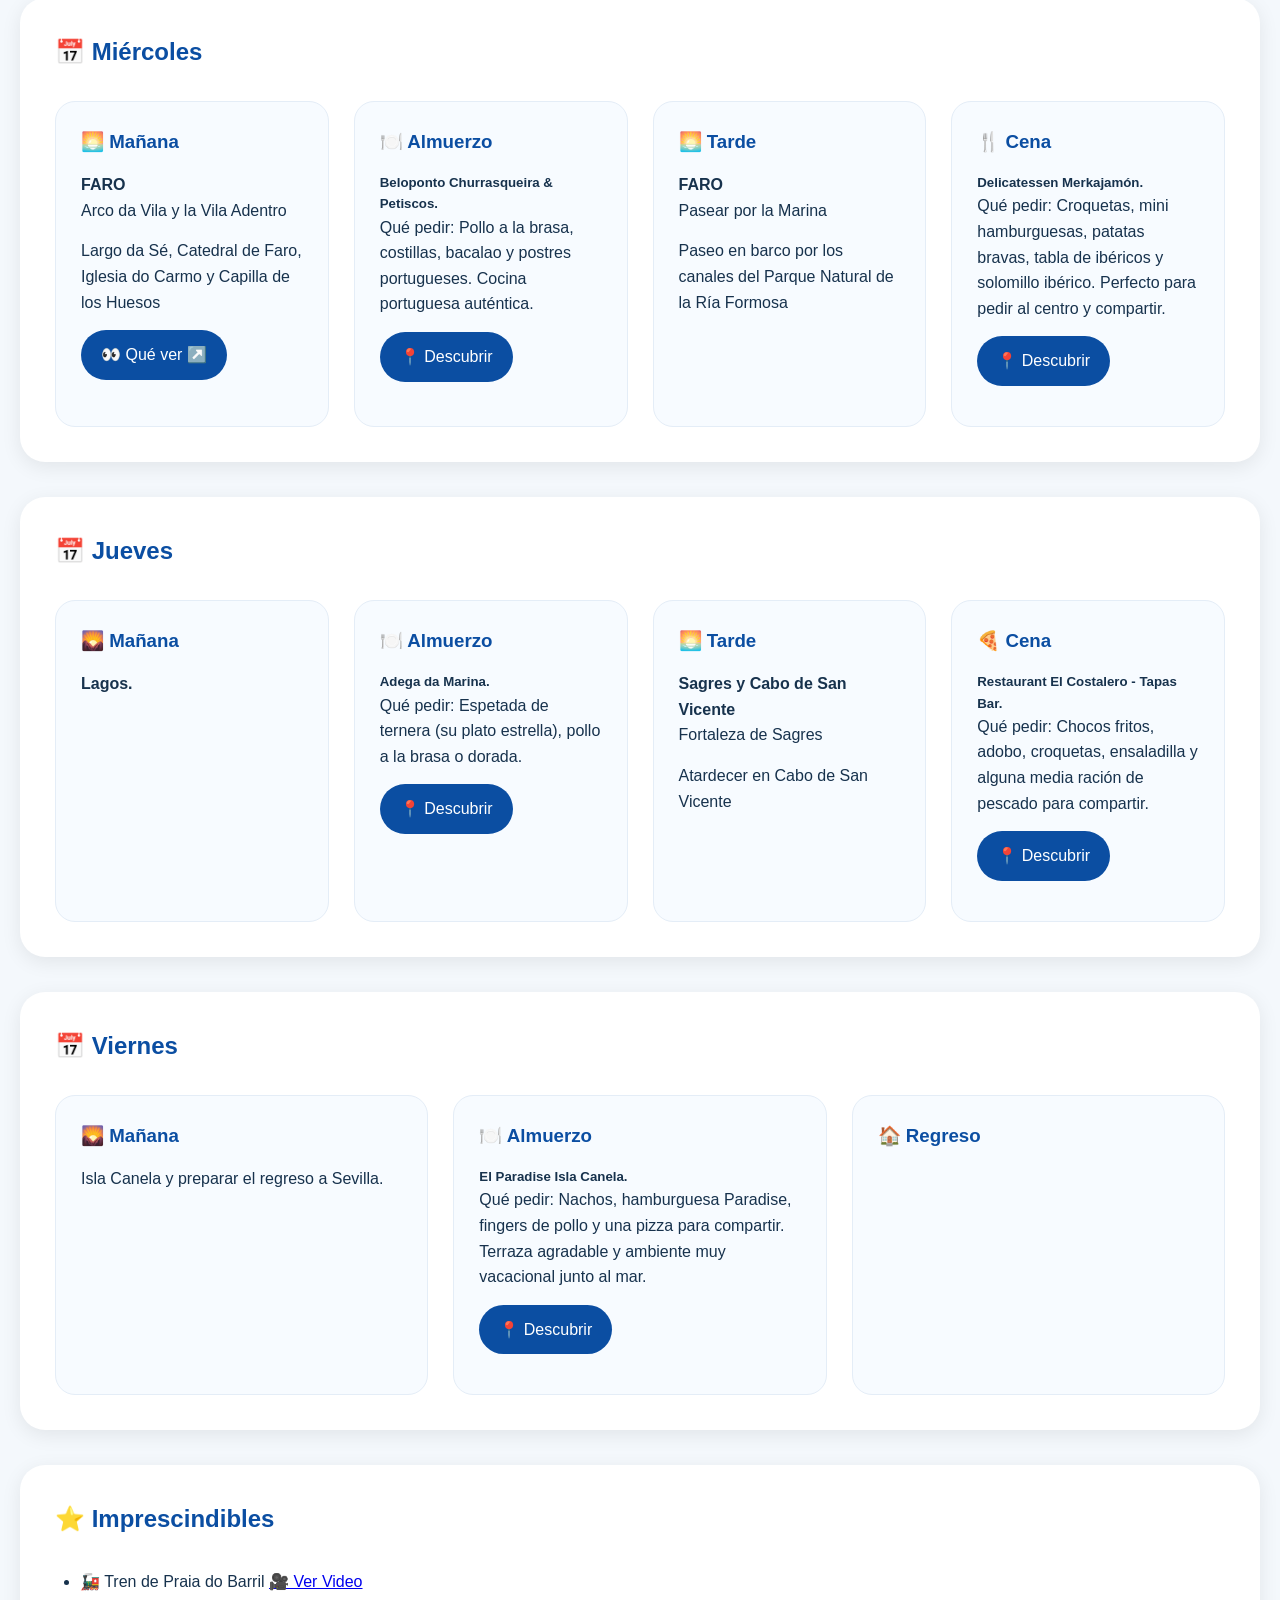
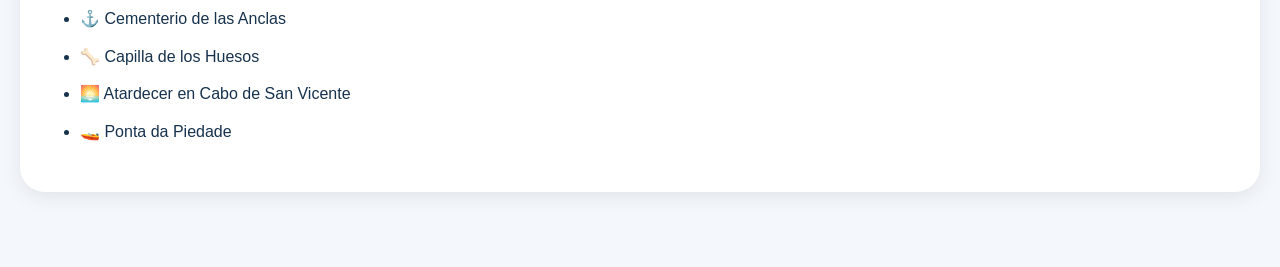
==== commit 95b7f193: "Add files via upload" ====
--- a/index.html
+++ b/index.html
@@ -14,12 +14,12 @@
     <!-- Ventana de bienvenida -->
     <div id="bienvenida" class="modal">
         <div class="modal-content">
-            <h2>🏖️ Vacaciones en Ayamonte y el Algarve</h2>
+            <h2>🏖️ Vacaciones 2026</h2>
 
-            <p>👨‍👧‍👧 Un Calvo y dos Bobines están a punto de comenzar una nueva aventura.</p>
+            <p>👨‍👧‍👧 Estamos a punto de comenzar una nueva aventura.</p>
 
             <p>
-                🌊 Playas, castillos, pizzas, hamburguesas y atardeceres os esperan.
+                🌊 Playas, castillos, y atardeceres nos esperan.
             </p>
 
             <p>
@@ -50,11 +50,11 @@
 <div><h3>🚗 Ida</h3><p>Salida de Sevilla temprano en coche. Llegada al alojamiento en Ayamonte.</p>
 <p><a class='btn' href='https://share.google/V7F1Yxz049yUNfZq1'>El hotel</a></p>
 </div>
-<div><h3>🍽️ Almuerzo</h3><p>Mesón Plumas – secreto ibérico, presa y croquetas.</p>
+<div><h3>🍽️ Almuerzo</h3><h5>Mesón Plumas.</h5>
 <p>Qué pedir: Carnes ibéricas a la brasa (secreto, presa), croquetas caseras. Raciones generosas, comida excelente.</p>
 <p><a class='btn' href='https://www.google.com/maps/search/?api=1&query=Meson+Plumas+Ayamonte'>📍 Descubrir</a></p>
 </div>
-<div><h3>🌅 Tarde</h3><p>TAVIRA</p>
+<div><h3>🌅 Tarde</h3><h4>TAVIRA</h4>
 <p>Visita a la Praia do Barril y paseo por el espectacular "Cementerio de Anclas"</p>
 <p>Pasear por Santa Luzia y por el casco histórico, uno de los pueblos más bonitos del Algarve.</p>
 <a class="btn"
@@ -65,7 +65,7 @@
    👀 Qué ver ↗️
 </a>
 </div>
-<div><h3>🍕 Cena</h3><p>DA Roberto.</p>
+<div><h3>🍕 Cena</h3><h5>DA Roberto.</h5>
 <p>Qué pedir: Pizza Carbonara o Prosciutto, lasaña casera y tiramisú de postre.</p>
 <p><a class='btn' href='https://www.google.com/maps/search/?api=1&query=DA+Roberto+Ayamonte'>📍 Descubrir</a></p>
 </div>
@@ -75,7 +75,7 @@
 <section id="martes" class="card">
 <h2>📅 Martes</h2>
 <div class="grid">
-<div><h3>🌄 Mañana</h3><p>SILVES</p>
+<div><h3>🌄 Mañana</h3><h4>SILVES</h4>
 <p>Visita al imponente Castillo, fortaleza medieval de piedra rojiza.</p>
 <p>Caminar por todas sus murallas con vistas increíbles del pueblo.</p>
 <a class="btn"
@@ -86,11 +86,11 @@
    👀 Qué ver ↗️
 </a>
 </div>
-<div><h3>🍽️ Almuerzo</h3><p>Churrasqueira Valdemar u O Segredo das Avós – frango com piri-piri.</p>
+<div><h3>🍽️ Almuerzo</h3><h5>Churrasqueira Valdemar.</h5>
 <p>Qué pedir: "Frango com piri-piri" (Pollo asado al carbón portugués).</p>
 <p><a class='btn' href='https://www.google.com/maps/search/?api=1&query=Churrasqueira+Valdemar+Silves'>📍 Descubrir</a></p>
 </div>
-<div><h3>🌅 Tarde</h3><p>CARVOEIRO</p>
+<div><h3>🌅 Tarde</h3><h4>CARVOEIRO</h4>
 <p>Pasarelas de madera de Algar Seco con cuevas y ventanas de roca natural.</p>
 <p>Paisaje costero con la famosa "ventana" al mar.</p>
 <a class="btn"
@@ -101,7 +101,7 @@
    👀 Qué ver ↗️
 </a>
 </div>
-<div><h3>🍴 Cena</h3><p>Vía Trajano Burgers.</p>
+<div><h3>🍴 Cena</h3><h5>Vía Trajano Burgers.</h5>
 <p>Qué pedir: Smash Burger clásica o BBQ, patatas con queso y bacon y fingers de pollo para compartir. </p>
 <p><a class='btn' href='https://www.google.com/maps/search/?api=1&query=Via+Trajano+Burgers+Ayamonte'>📍 Descubrir</a></p>
 </div>
@@ -110,7 +110,7 @@
 <section id="miercoles" class="card">
 <h2>📅 Miércoles</h2>
 <div class="grid">
-<div><h3>🌅 Mañana</h3><p>FARO</p>
+<div><h3>🌅 Mañana</h3><h4>FARO</h4>
 <p>Arco da Vila y la Vila Adentro</p>
 <p>Largo da Sé, Catedral de Faro, Iglesia do Carmo y Capilla de los Huesos</p>
 <a class="btn"
@@ -121,14 +121,14 @@
    👀 Qué ver ↗️
 </a>
 </div>
-<div><h3>🍽️ Almuerzo</h3><p>Portas de São Pedro.</p>
-<p>Qué pedir: Hamburguesa portuguesa, Bacalao gratinado, Cataplana para compartir.</p>
-<p><a class='btn' href='https://www.google.com/maps'>📍 Descubrir</a></p></div>
-<div><h3>🌅 Tarde</h3><p>FARO</p>
+<div><h3>🍽️ Almuerzo</h3><h5>Beloponto Churrasqueira & Petiscos.</h5>
+<p>Qué pedir: Pollo a la brasa, costillas, bacalao y postres portugueses. Cocina portuguesa auténtica.</p>
+<p><a class='btn' href='https://www.google.com/maps/search/?api=1&query=Beloponto+Churrasqueira+Faro'>📍 Descubrir</a></p></div>
+<div><h3>🌅 Tarde</h3><h4>FARO</h4>
 <p>Pasear por la Marina</p>
-<p>Paseo en barco para dar un paseo por los canales del Parque Natural de la Ría Formosa</p>
+<p>Paseo en barco por los canales del Parque Natural de la Ría Formosa</p>
 </div>
-<div><h3>🍴 Cena</h3><p>Delicatessen Merkajamón.</p>
+<div><h3>🍴 Cena</h3><h5>Delicatessen Merkajamón.</h5>
 <p>Qué pedir: Croquetas, mini hamburguesas, patatas bravas, tabla de ibéricos y solomillo ibérico. Perfecto para pedir al centro y compartir. </p>
 <p><a class='btn' href='https://www.google.com/maps/search/?api=1&query=Delicatessen+Merkajamon+Ayamonte'>📍 Descubrir</a></p></div>
 </div>
@@ -137,11 +137,15 @@
 <section id="jueves" class="card">
 <h2>📅 Jueves</h2>
 <div class="grid">
-<div><h3>🌄 Mañana</h3><p>Lagos, Ponta da Piedade, Praia do Camilo, Sagres y Cabo de San Vicente.</p></div>
-<div><h3>🍽️ Almuerzo</h3><p>Churrasqueira portuguesa – entrecosto o pollo al carbón.</p>
-<p><a class='btn' href='https://www.google.com/maps'>📍 Descubrir</a></p></div>
-<div><h3>🌅 Tarde</h3></div>
-<div><h3>🍕 Cena</h3><p>Restaurant El Costalero - Tapas Bar.</p>
+<div><h3>🌄 Mañana</h3><h4>Lagos.</h4></div>
+<div><h3>🍽️ Almuerzo</h3><h5>Adega da Marina.</h5>
+<p>Qué pedir: Espetada de ternera (su plato estrella), pollo a la brasa o dorada.</p>
+<p><a class='btn' href='https://www.google.com/maps/search/?api=1&query=Adega+da+Marina+Lagos'>📍 Descubrir</a></p></div>
+<div><h3>🌅 Tarde</h3><h4>Sagres y Cabo de San Vicente</h4>
+<p>Fortaleza de Sagres</p>
+<p>Atardecer en Cabo de San Vicente</p>
+</div>
+<div><h3>🍕 Cena</h3><h5>Restaurant El Costalero - Tapas Bar.</h5>
 <p>Qué pedir: Chocos fritos, adobo, croquetas, ensaladilla y alguna media ración de pescado para compartir. </p>
 <p><a class='btn' href='https://www.google.com/maps/search/?api=1&query=Restaurant+El+Costalero+Ayamonte'>📍 Descubrir</a></p></div>
 </div>
@@ -151,7 +155,7 @@
 <h2>📅 Viernes</h2>
 <div class="grid">
 <div><h3>🌄 Mañana</h3><p>Isla Canela y preparar el regreso a Sevilla.</p></div>
-<div><h3>🍽️ Almuerzo</h3><p>El Paradise Isla Canela.</p>
+<div><h3>🍽️ Almuerzo</h3><h5>El Paradise Isla Canela.</h5>
 <p>Qué pedir: Nachos, hamburguesa Paradise, fingers de pollo y una pizza para compartir. Terraza agradable y ambiente muy vacacional junto al mar. </p>
 <p><a class='btn' href='https://www.google.com/maps/search/?api=1&query=El+Paradise+Isla+Canela'>📍 Descubrir</a></p></div>
 <div><h3>🏠 Regreso</h3></div>
@@ -161,7 +165,15 @@
 <section id="imp" class="card">
 <h2>⭐ Imprescindibles</h2>
 <ul>
-<li>🚂 Tren de Praia do Barril</li>
+
+<li>
+    🚂 Tren de Praia do Barril
+    <a href="https://youtu.be/BKR_b6KWFAM?si=55y0-8DJieUaevyz"
+       target="_blank"
+       rel="noopener noreferrer">
+       🎥 Ver Video
+    </a>
+</li>
 <li>⚓ Cementerio de las Anclas</li>
 <li>🦴 Capilla de los Huesos</li>
 <li>🌅 Atardecer en Cabo de San Vicente</li>
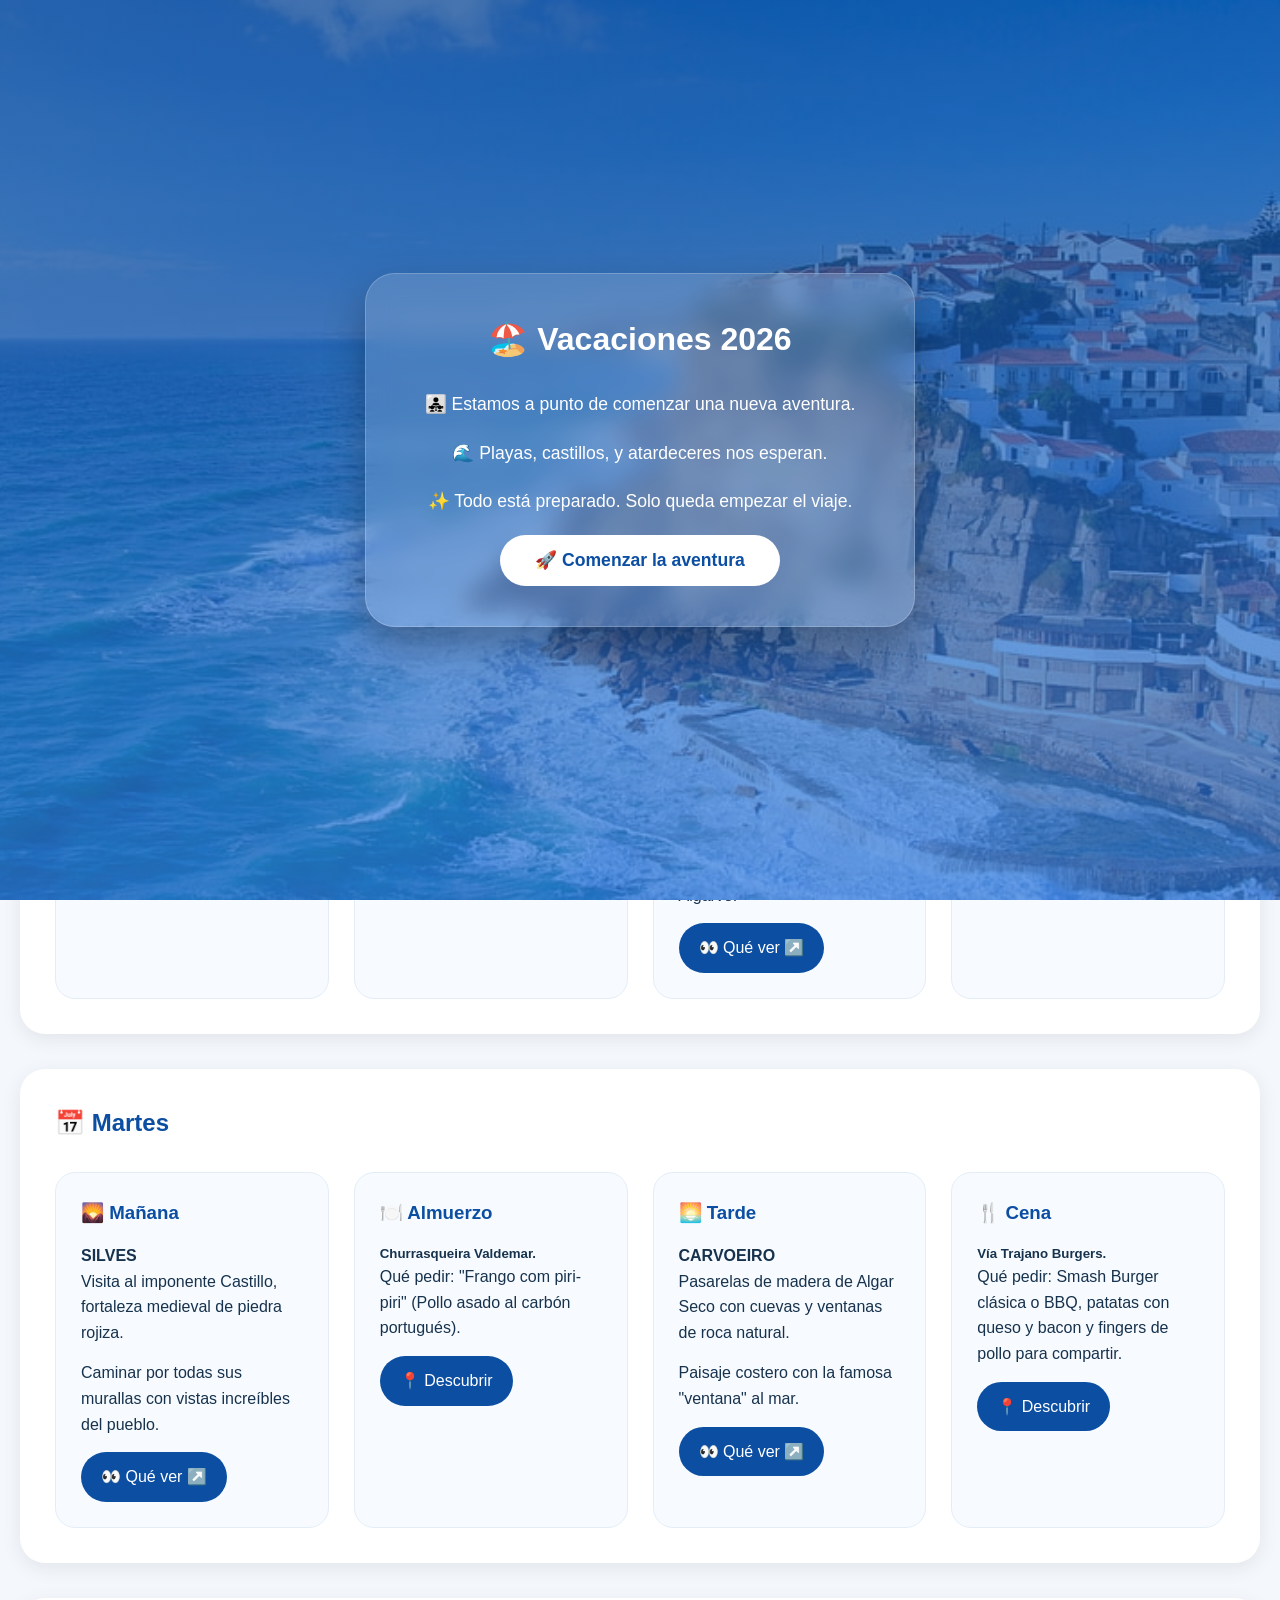
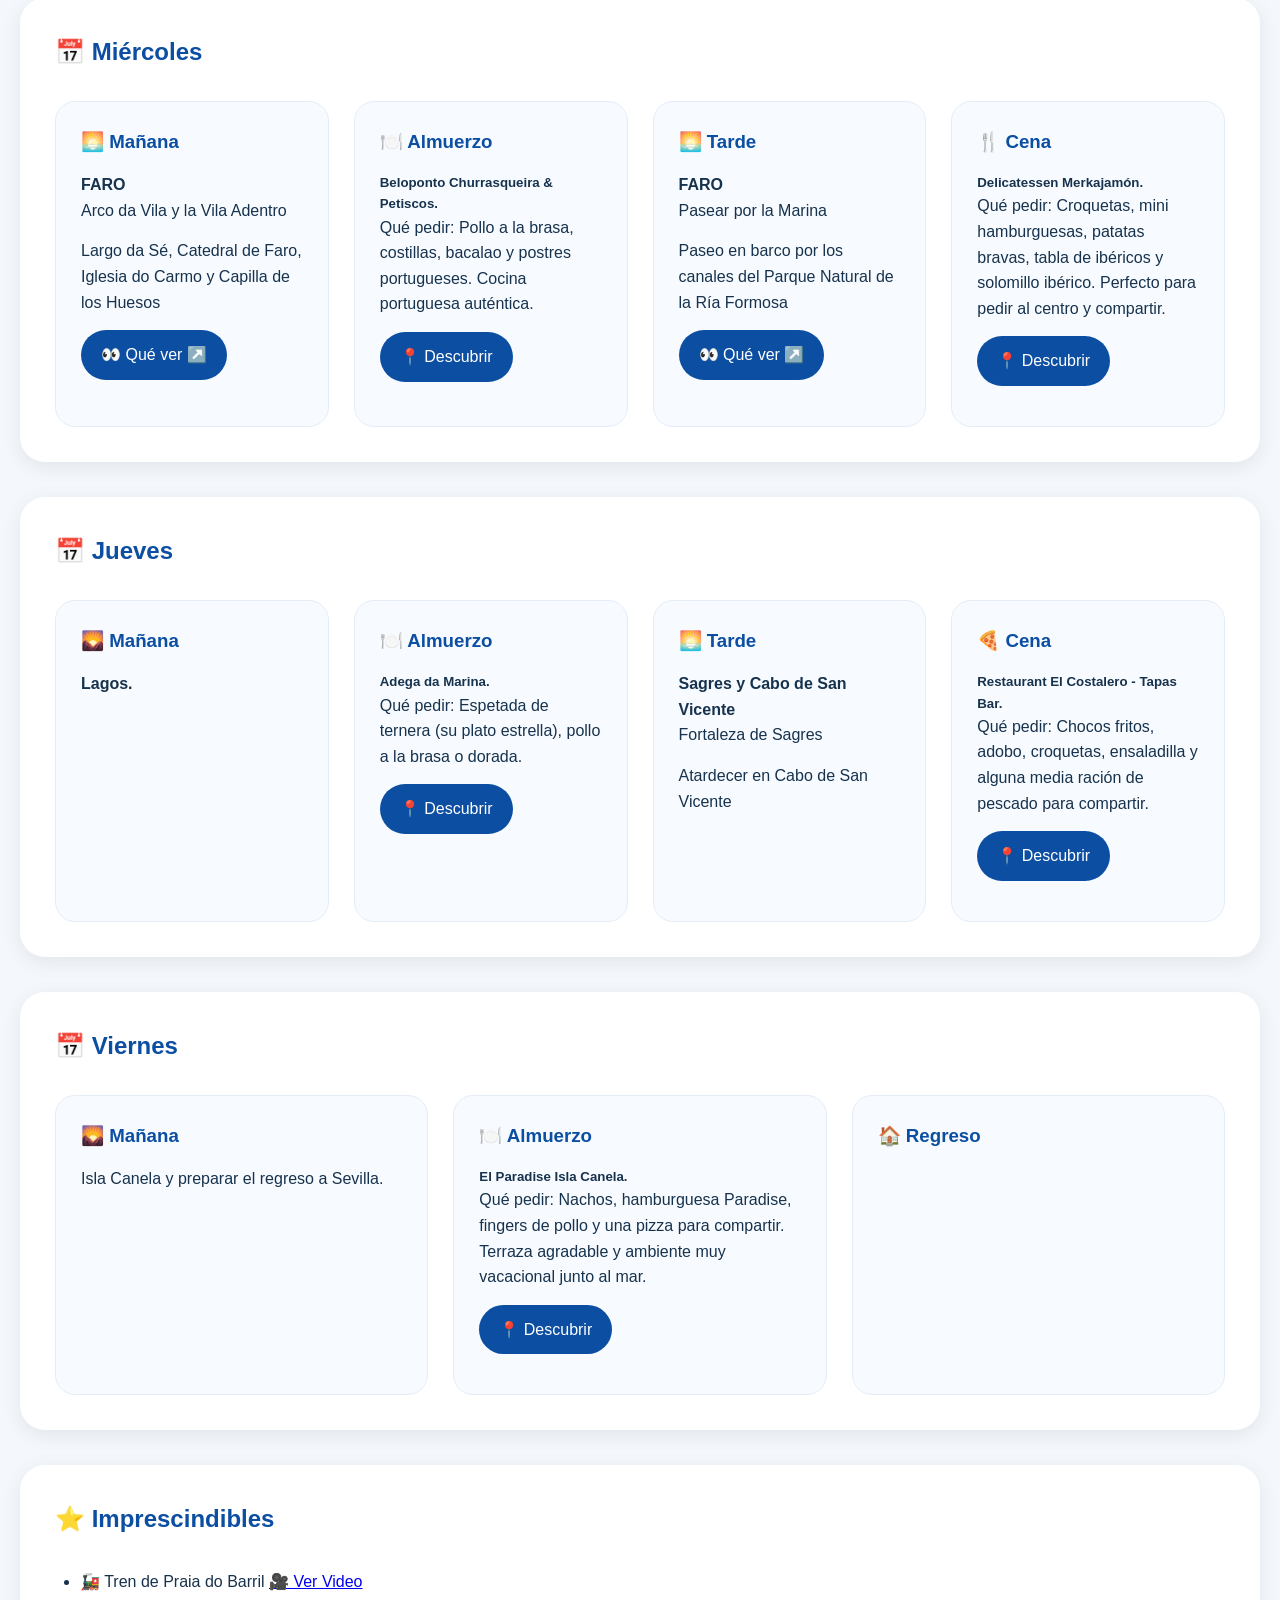
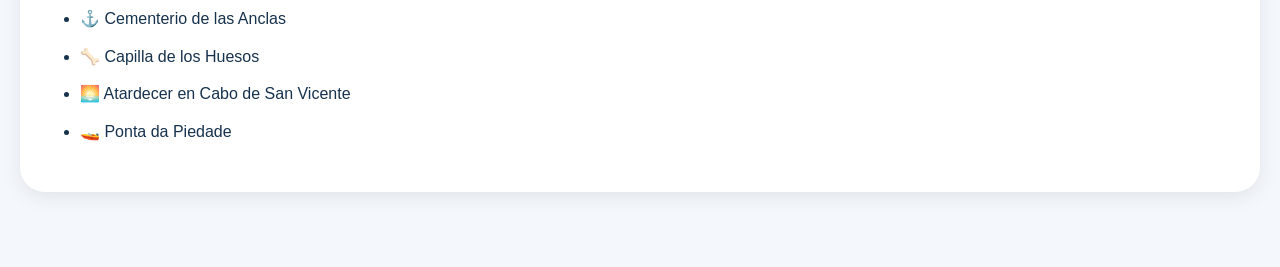
==== commit ee4ad1b8: "Add files via upload" ====
--- a/index.html
+++ b/index.html
@@ -114,7 +114,7 @@
 <p>Arco da Vila y la Vila Adentro</p>
 <p>Largo da Sé, Catedral de Faro, Iglesia do Carmo y Capilla de los Huesos</p>
 <a class="btn"
-   href="faro.html"
+   href="faro1.html"
    target="_blank"
    rel="noopener noreferrer"
    onclick="localStorage.setItem('seccion','miercoles');">
@@ -127,6 +127,13 @@
 <div><h3>🌅 Tarde</h3><h4>FARO</h4>
 <p>Pasear por la Marina</p>
 <p>Paseo en barco por los canales del Parque Natural de la Ría Formosa</p>
+<a class="btn"
+   href="faro2.html"
+   target="_blank"
+   rel="noopener noreferrer"
+   onclick="localStorage.setItem('seccion','miercoles');">
+   👀 Qué ver ↗️
+</a>
 </div>
 <div><h3>🍴 Cena</h3><h5>Delicatessen Merkajamón.</h5>
 <p>Qué pedir: Croquetas, mini hamburguesas, patatas bravas, tabla de ibéricos y solomillo ibérico. Perfecto para pedir al centro y compartir. </p>
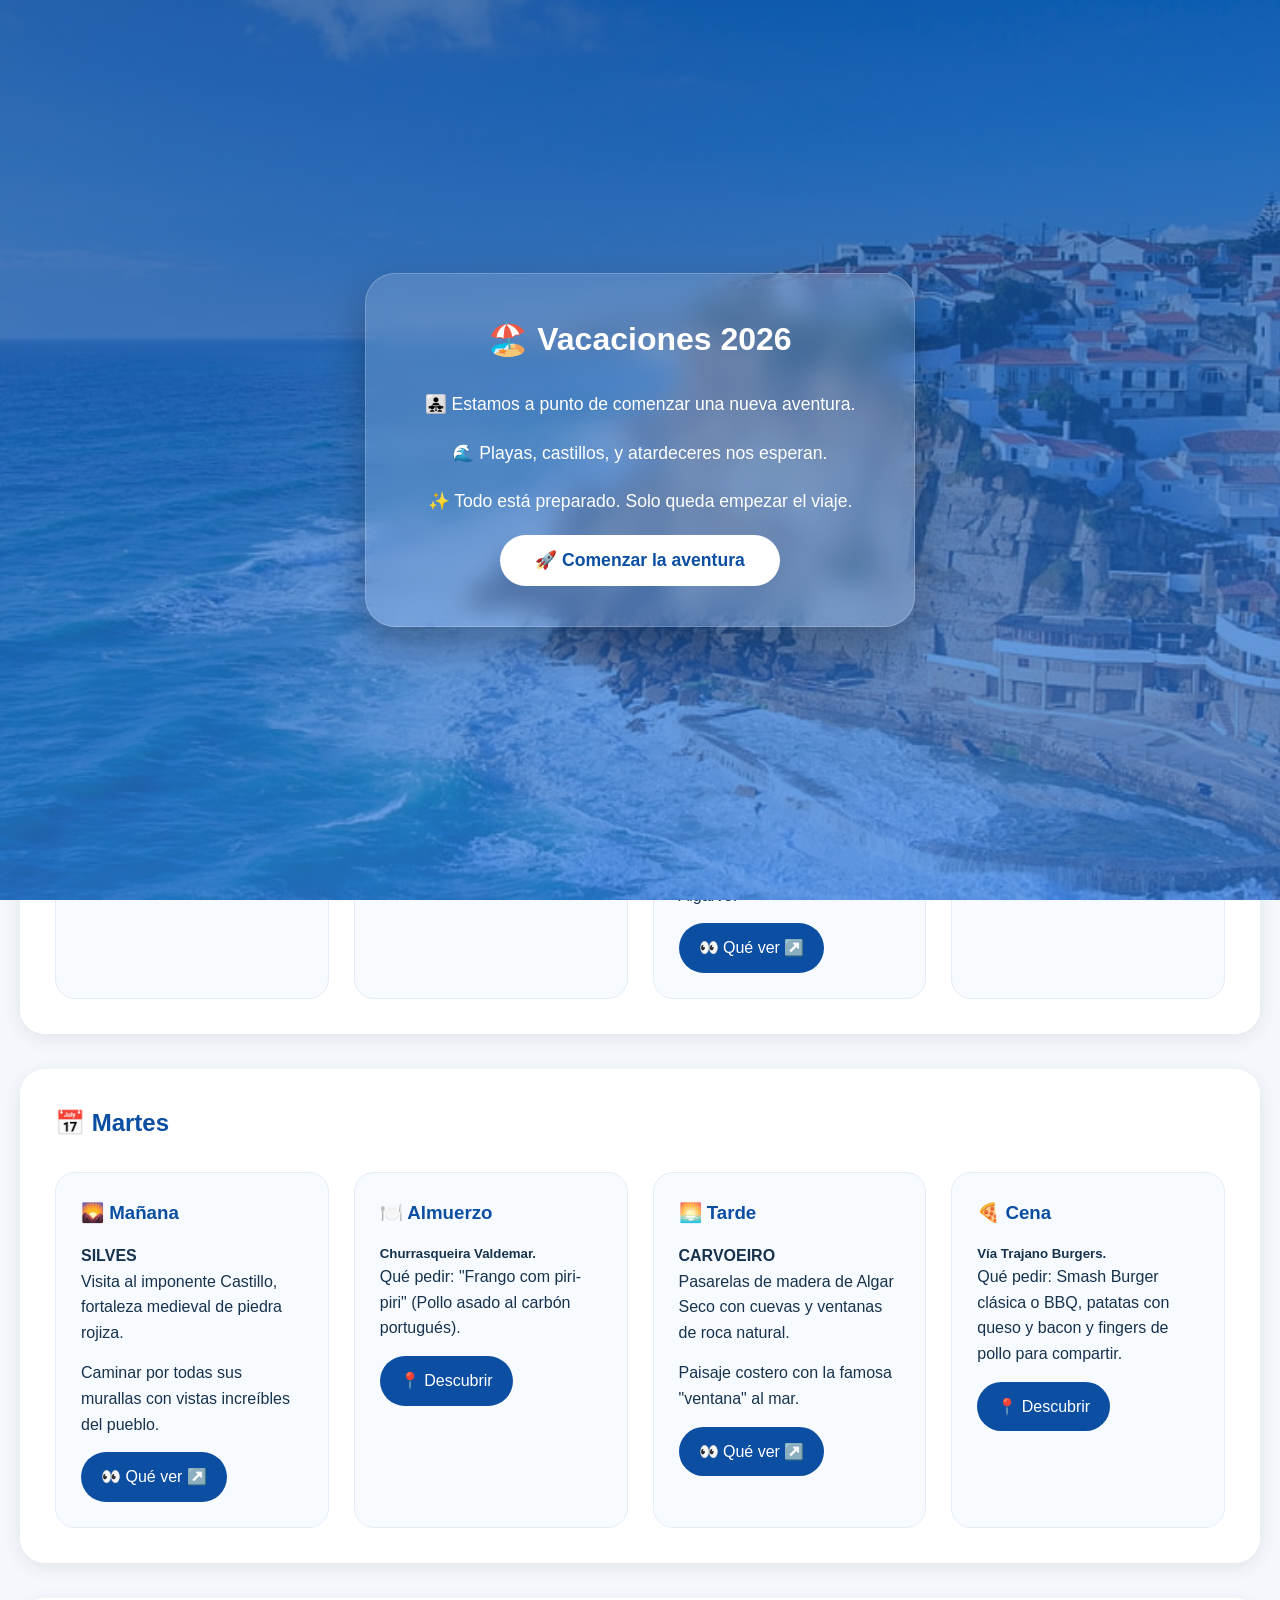
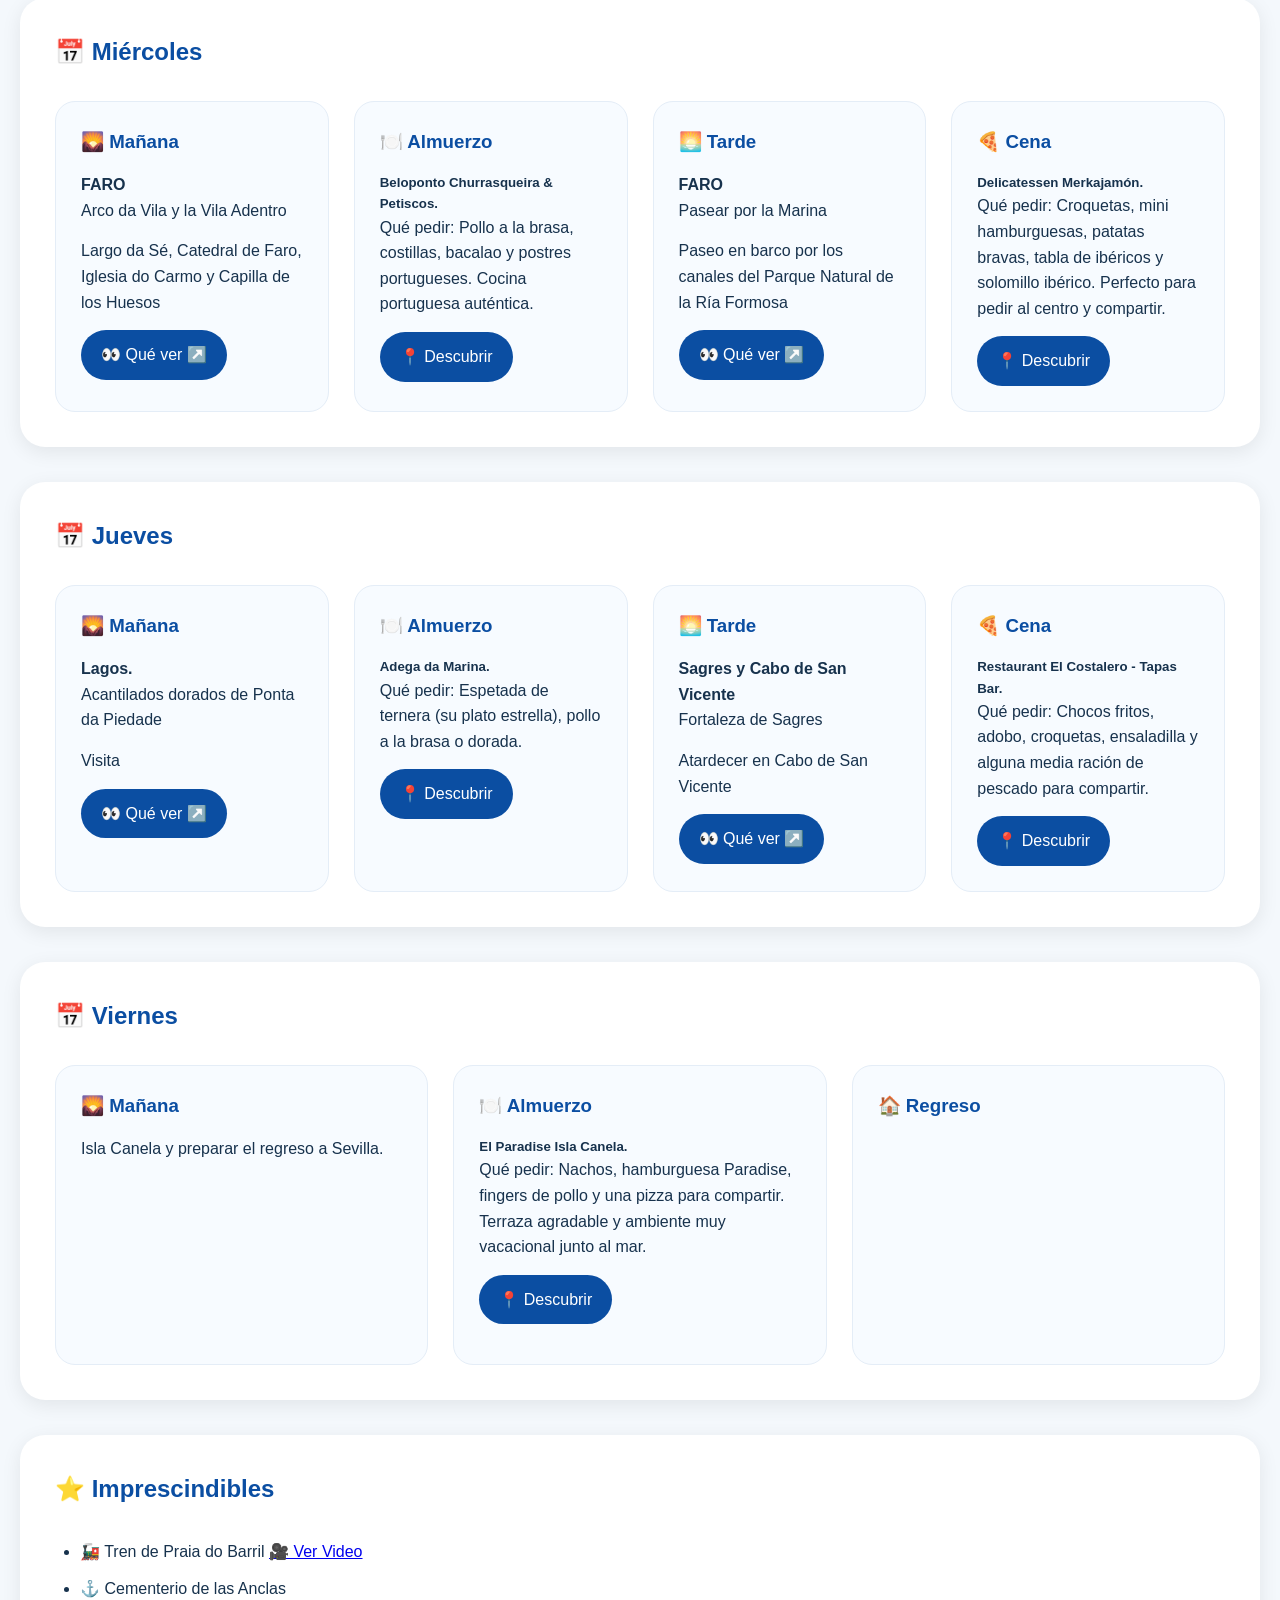
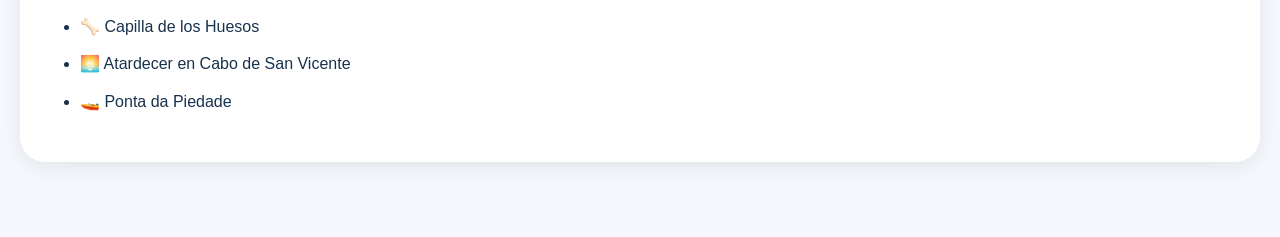
==== commit 1dcfd334: "Add files via upload" ====
--- a/index.html
+++ b/index.html
@@ -48,11 +48,23 @@
 <h2>📅 Lunes</h2>
 <div class="grid">
 <div><h3>🚗 Ida</h3><p>Salida de Sevilla temprano en coche. Llegada al alojamiento en Ayamonte.</p>
-<p><a class='btn' href='https://share.google/V7F1Yxz049yUNfZq1'>El hotel</a></p>
+<a class="btn"
+   href='https://share.google/V7F1Yxz049yUNfZq1'
+   target="_blank"
+   rel="noopener noreferrer"
+   onclick="localStorage.setItem('seccion','lunes');">
+   🏨 El hotel
+</a>
 </div>
 <div><h3>🍽️ Almuerzo</h3><h5>Mesón Plumas.</h5>
 <p>Qué pedir: Carnes ibéricas a la brasa (secreto, presa), croquetas caseras. Raciones generosas, comida excelente.</p>
-<p><a class='btn' href='https://www.google.com/maps/search/?api=1&query=Meson+Plumas+Ayamonte'>📍 Descubrir</a></p>
+<a class="btn"
+   href='https://www.google.com/maps/search/?api=1&query=Meson+Plumas+Ayamonte'
+   target="_blank"
+   rel="noopener noreferrer"
+   onclick="localStorage.setItem('seccion','lunes');">
+   📍 Descubrir
+</a>
 </div>
 <div><h3>🌅 Tarde</h3><h4>TAVIRA</h4>
 <p>Visita a la Praia do Barril y paseo por el espectacular "Cementerio de Anclas"</p>
@@ -67,7 +79,13 @@
 </div>
 <div><h3>🍕 Cena</h3><h5>DA Roberto.</h5>
 <p>Qué pedir: Pizza Carbonara o Prosciutto, lasaña casera y tiramisú de postre.</p>
-<p><a class='btn' href='https://www.google.com/maps/search/?api=1&query=DA+Roberto+Ayamonte'>📍 Descubrir</a></p>
+<a class="btn"
+   href='https://www.google.com/maps/search/?api=1&query=DA+Roberto+Ayamonte'
+   target="_blank"
+   rel="noopener noreferrer"
+   onclick="localStorage.setItem('seccion','lunes');">
+   📍 Descubrir
+</a>
 </div>
 </div>
 </section>
@@ -88,7 +106,13 @@
 </div>
 <div><h3>🍽️ Almuerzo</h3><h5>Churrasqueira Valdemar.</h5>
 <p>Qué pedir: "Frango com piri-piri" (Pollo asado al carbón portugués).</p>
-<p><a class='btn' href='https://www.google.com/maps/search/?api=1&query=Churrasqueira+Valdemar+Silves'>📍 Descubrir</a></p>
+<a class="btn"
+   href='https://www.google.com/maps/search/?api=1&query=Churrasqueira+Valdemar+Silves'
+   target="_blank"
+   rel="noopener noreferrer"
+   onclick="localStorage.setItem('seccion','martes');">
+   📍 Descubrir
+</a>
 </div>
 <div><h3>🌅 Tarde</h3><h4>CARVOEIRO</h4>
 <p>Pasarelas de madera de Algar Seco con cuevas y ventanas de roca natural.</p>
@@ -101,16 +125,22 @@
    👀 Qué ver ↗️
 </a>
 </div>
-<div><h3>🍴 Cena</h3><h5>Vía Trajano Burgers.</h5>
+<div><h3>🍕 Cena</h3><h5>Vía Trajano Burgers.</h5>
 <p>Qué pedir: Smash Burger clásica o BBQ, patatas con queso y bacon y fingers de pollo para compartir. </p>
-<p><a class='btn' href='https://www.google.com/maps/search/?api=1&query=Via+Trajano+Burgers+Ayamonte'>📍 Descubrir</a></p>
+<a class="btn"
+   href='https://www.google.com/maps/search/?api=1&query=Via+Trajano+Burgers+Ayamonte'
+   target="_blank"
+   rel="noopener noreferrer"
+   onclick="localStorage.setItem('seccion','martes');">
+   📍 Descubrir
+</a>
 </div>
 </section>
 
 <section id="miercoles" class="card">
 <h2>📅 Miércoles</h2>
 <div class="grid">
-<div><h3>🌅 Mañana</h3><h4>FARO</h4>
+<div><h3>🌄 Mañana</h3><h4>FARO</h4>
 <p>Arco da Vila y la Vila Adentro</p>
 <p>Largo da Sé, Catedral de Faro, Iglesia do Carmo y Capilla de los Huesos</p>
 <a class="btn"
@@ -123,7 +153,14 @@
 </div>
 <div><h3>🍽️ Almuerzo</h3><h5>Beloponto Churrasqueira & Petiscos.</h5>
 <p>Qué pedir: Pollo a la brasa, costillas, bacalao y postres portugueses. Cocina portuguesa auténtica.</p>
-<p><a class='btn' href='https://www.google.com/maps/search/?api=1&query=Beloponto+Churrasqueira+Faro'>📍 Descubrir</a></p></div>
+<a class="btn"
+   href='https://www.google.com/maps/search/?api=1&query=Beloponto+Churrasqueira+Faro'
+   target="_blank"
+   rel="noopener noreferrer"
+   onclick="localStorage.setItem('seccion','miercoles');">
+   📍 Descubrir
+</a>
+</div>
 <div><h3>🌅 Tarde</h3><h4>FARO</h4>
 <p>Pasear por la Marina</p>
 <p>Paseo en barco por los canales del Parque Natural de la Ría Formosa</p>
@@ -135,26 +172,64 @@
    👀 Qué ver ↗️
 </a>
 </div>
-<div><h3>🍴 Cena</h3><h5>Delicatessen Merkajamón.</h5>
+<div><h3>🍕 Cena</h3><h5>Delicatessen Merkajamón.</h5>
 <p>Qué pedir: Croquetas, mini hamburguesas, patatas bravas, tabla de ibéricos y solomillo ibérico. Perfecto para pedir al centro y compartir. </p>
-<p><a class='btn' href='https://www.google.com/maps/search/?api=1&query=Delicatessen+Merkajamon+Ayamonte'>📍 Descubrir</a></p></div>
+<a class="btn"
+   href='https://www.google.com/maps/search/?api=1&query=Delicatessen+Merkajamon+Ayamonte'
+   target="_blank"
+   rel="noopener noreferrer"
+   onclick="localStorage.setItem('seccion','miercoles');">
+   📍 Descubrir
+</a>
+</div>
 </div>
 </section>
 
 <section id="jueves" class="card">
 <h2>📅 Jueves</h2>
 <div class="grid">
-<div><h3>🌄 Mañana</h3><h4>Lagos.</h4></div>
+<div><h3>🌄 Mañana</h3><h4>Lagos.</h4>
+<p>Acantilados dorados de Ponta da Piedade</p>
+<p>Visita </p>
+<a class="btn"
+   href="lagos.html"
+   target="_blank"
+   rel="noopener noreferrer"
+   onclick="localStorage.setItem('seccion','jueves');">
+   👀 Qué ver ↗️
+</a>
+</div>
 <div><h3>🍽️ Almuerzo</h3><h5>Adega da Marina.</h5>
 <p>Qué pedir: Espetada de ternera (su plato estrella), pollo a la brasa o dorada.</p>
-<p><a class='btn' href='https://www.google.com/maps/search/?api=1&query=Adega+da+Marina+Lagos'>📍 Descubrir</a></p></div>
+<a class="btn"
+   href='https://www.google.com/maps/search/?api=1&query=Adega+da+Marina+Lagos'
+   target="_blank"
+   rel="noopener noreferrer"
+   onclick="localStorage.setItem('seccion','jueves');">
+   📍 Descubrir
+</a>
+</div>
 <div><h3>🌅 Tarde</h3><h4>Sagres y Cabo de San Vicente</h4>
 <p>Fortaleza de Sagres</p>
 <p>Atardecer en Cabo de San Vicente</p>
+<a class="btn"
+   href="sagres.html"
+   target="_blank"
+   rel="noopener noreferrer"
+   onclick="localStorage.setItem('seccion','jueves');">
+   👀 Qué ver ↗️
+</a>
 </div>
 <div><h3>🍕 Cena</h3><h5>Restaurant El Costalero - Tapas Bar.</h5>
 <p>Qué pedir: Chocos fritos, adobo, croquetas, ensaladilla y alguna media ración de pescado para compartir. </p>
-<p><a class='btn' href='https://www.google.com/maps/search/?api=1&query=Restaurant+El+Costalero+Ayamonte'>📍 Descubrir</a></p></div>
+<a class="btn"
+   href='https://www.google.com/maps/search/?api=1&query=Restaurant+El+Costalero+Ayamonte'
+   target="_blank"
+   rel="noopener noreferrer"
+   onclick="localStorage.setItem('seccion','jueves');">
+   📍 Descubrir
+</a>
+</div>
 </div>
 </section>
 
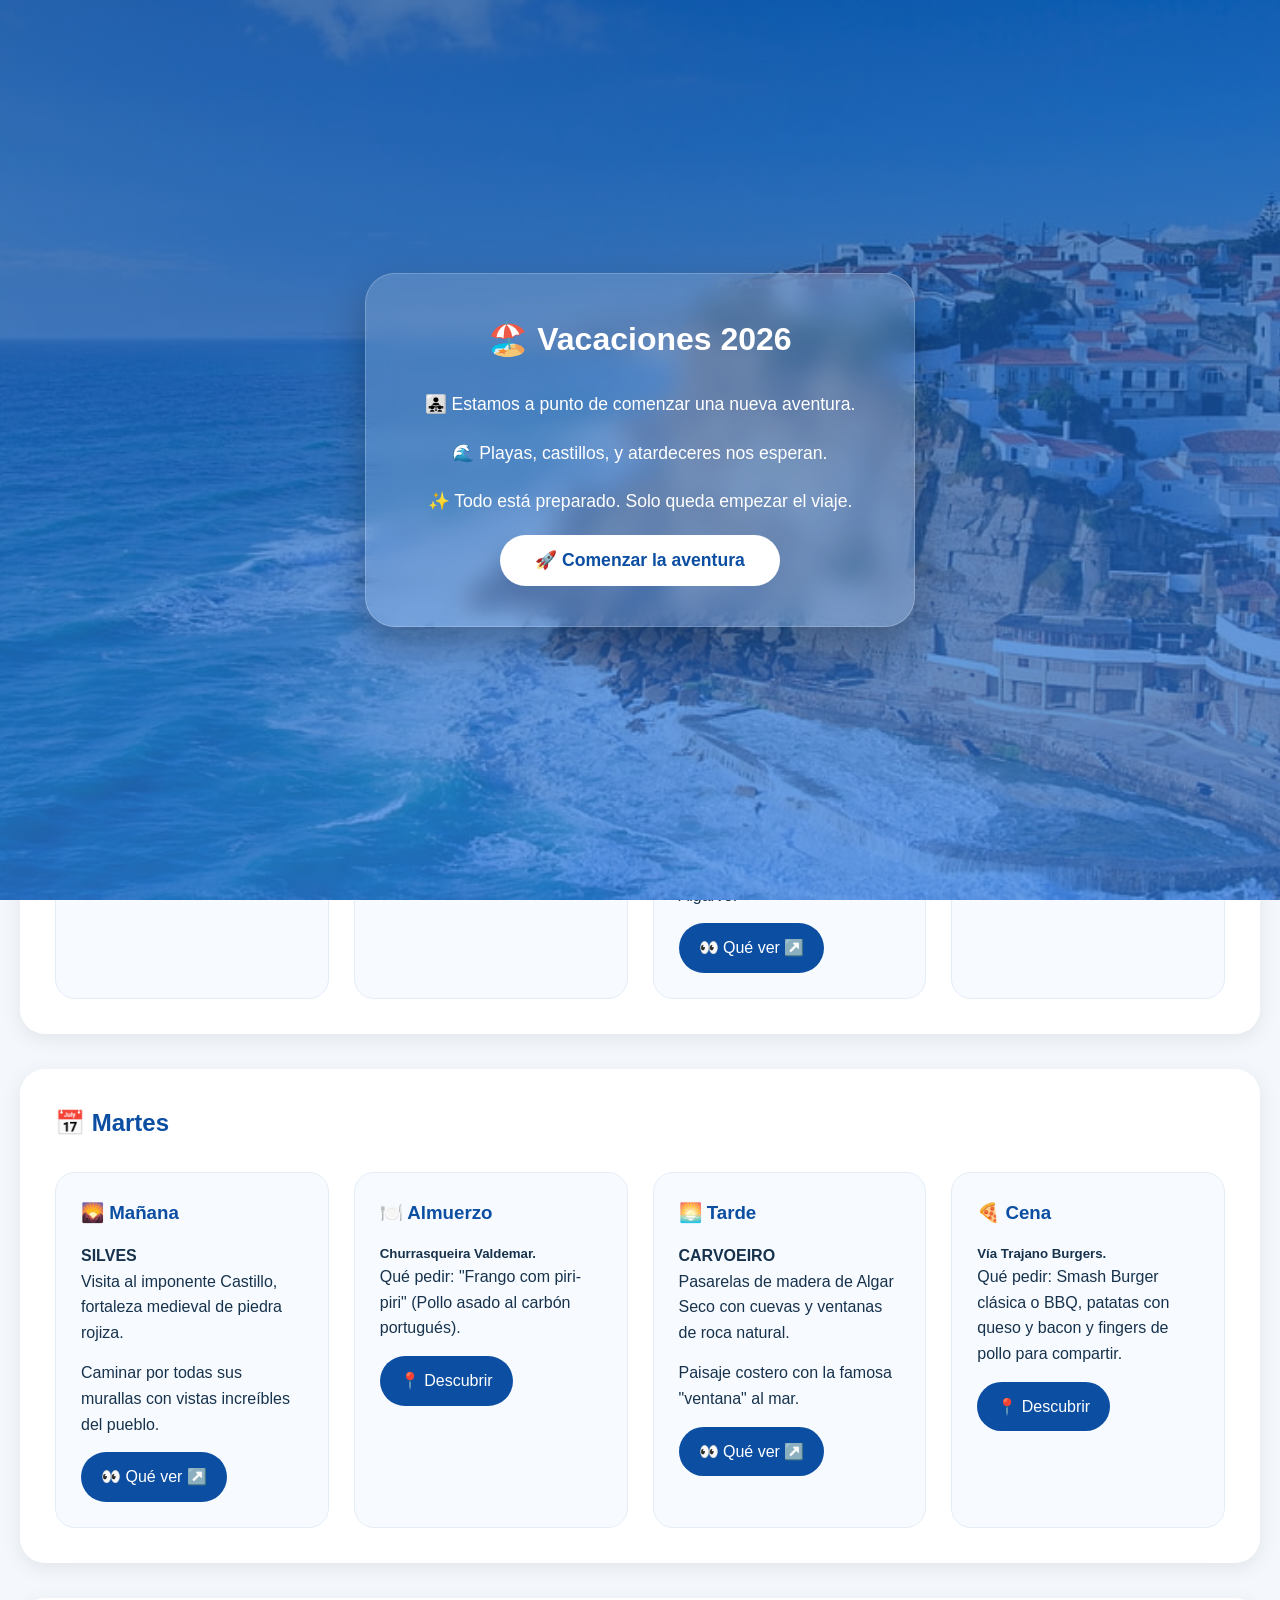
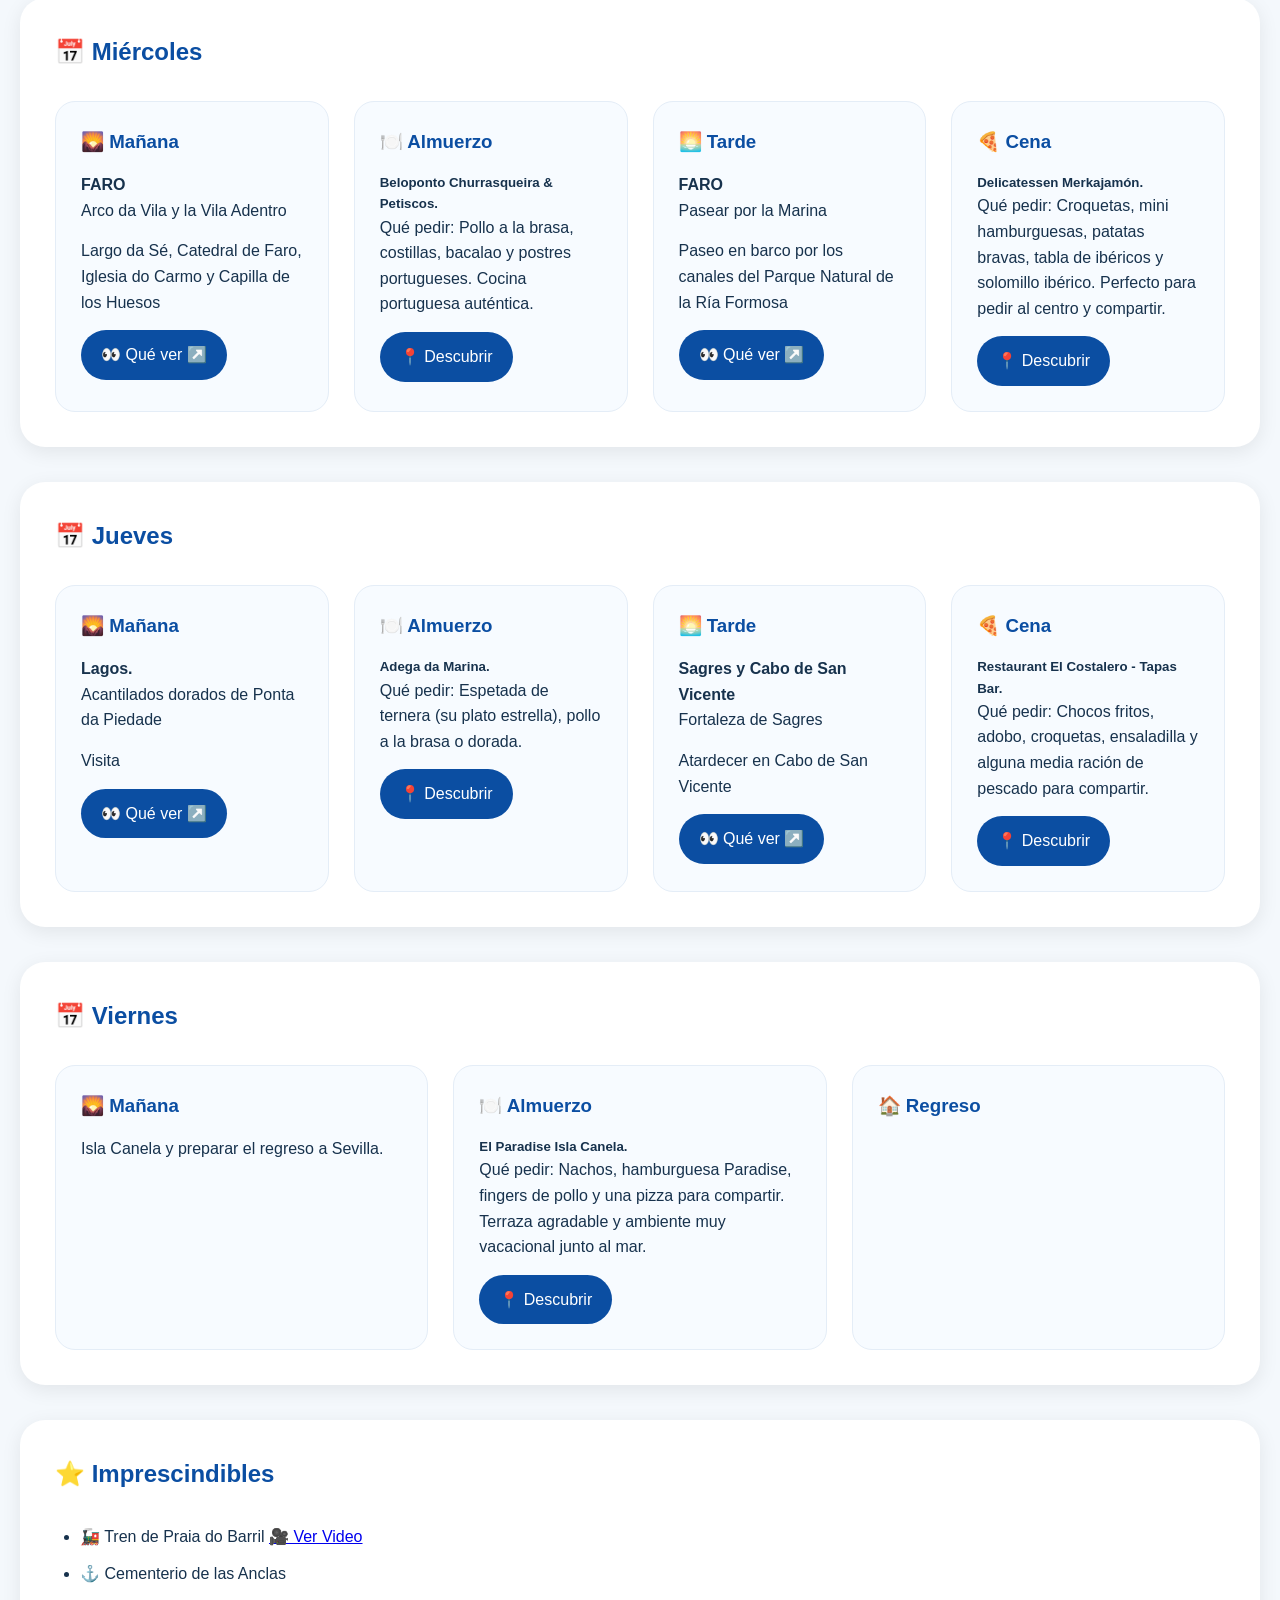
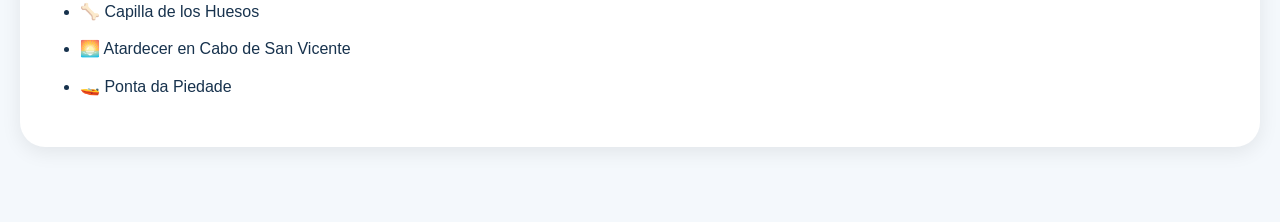
==== commit a68101f3: "Add files via upload" ====
--- a/index.html
+++ b/index.html
@@ -55,6 +55,14 @@
    onclick="localStorage.setItem('seccion','lunes');">
    🏨 El hotel
 </a>
+<p></p>
+<a class="btn"
+   href='https://maps.app.goo.gl/StF7XVGFB1fVZtX26'
+   target="_blank"
+   rel="noopener noreferrer"
+   onclick="localStorage.setItem('seccion','lunes');">
+   🚗 Como LLegar
+</a>
 </div>
 <div><h3>🍽️ Almuerzo</h3><h5>Mesón Plumas.</h5>
 <p>Qué pedir: Carnes ibéricas a la brasa (secreto, presa), croquetas caseras. Raciones generosas, comida excelente.</p>
@@ -239,7 +247,14 @@
 <div><h3>🌄 Mañana</h3><p>Isla Canela y preparar el regreso a Sevilla.</p></div>
 <div><h3>🍽️ Almuerzo</h3><h5>El Paradise Isla Canela.</h5>
 <p>Qué pedir: Nachos, hamburguesa Paradise, fingers de pollo y una pizza para compartir. Terraza agradable y ambiente muy vacacional junto al mar. </p>
-<p><a class='btn' href='https://www.google.com/maps/search/?api=1&query=El+Paradise+Isla+Canela'>📍 Descubrir</a></p></div>
+<a class="btn"
+   href='https://www.google.com/maps/search/?api=1&query=El+Paradise+Isla+Canela'
+   target="_blank"
+   rel="noopener noreferrer"
+   onclick="localStorage.setItem('seccion','jueves');">
+   📍 Descubrir
+</a>
+</div>
 <div><h3>🏠 Regreso</h3></div>
 </div>
 </section>
